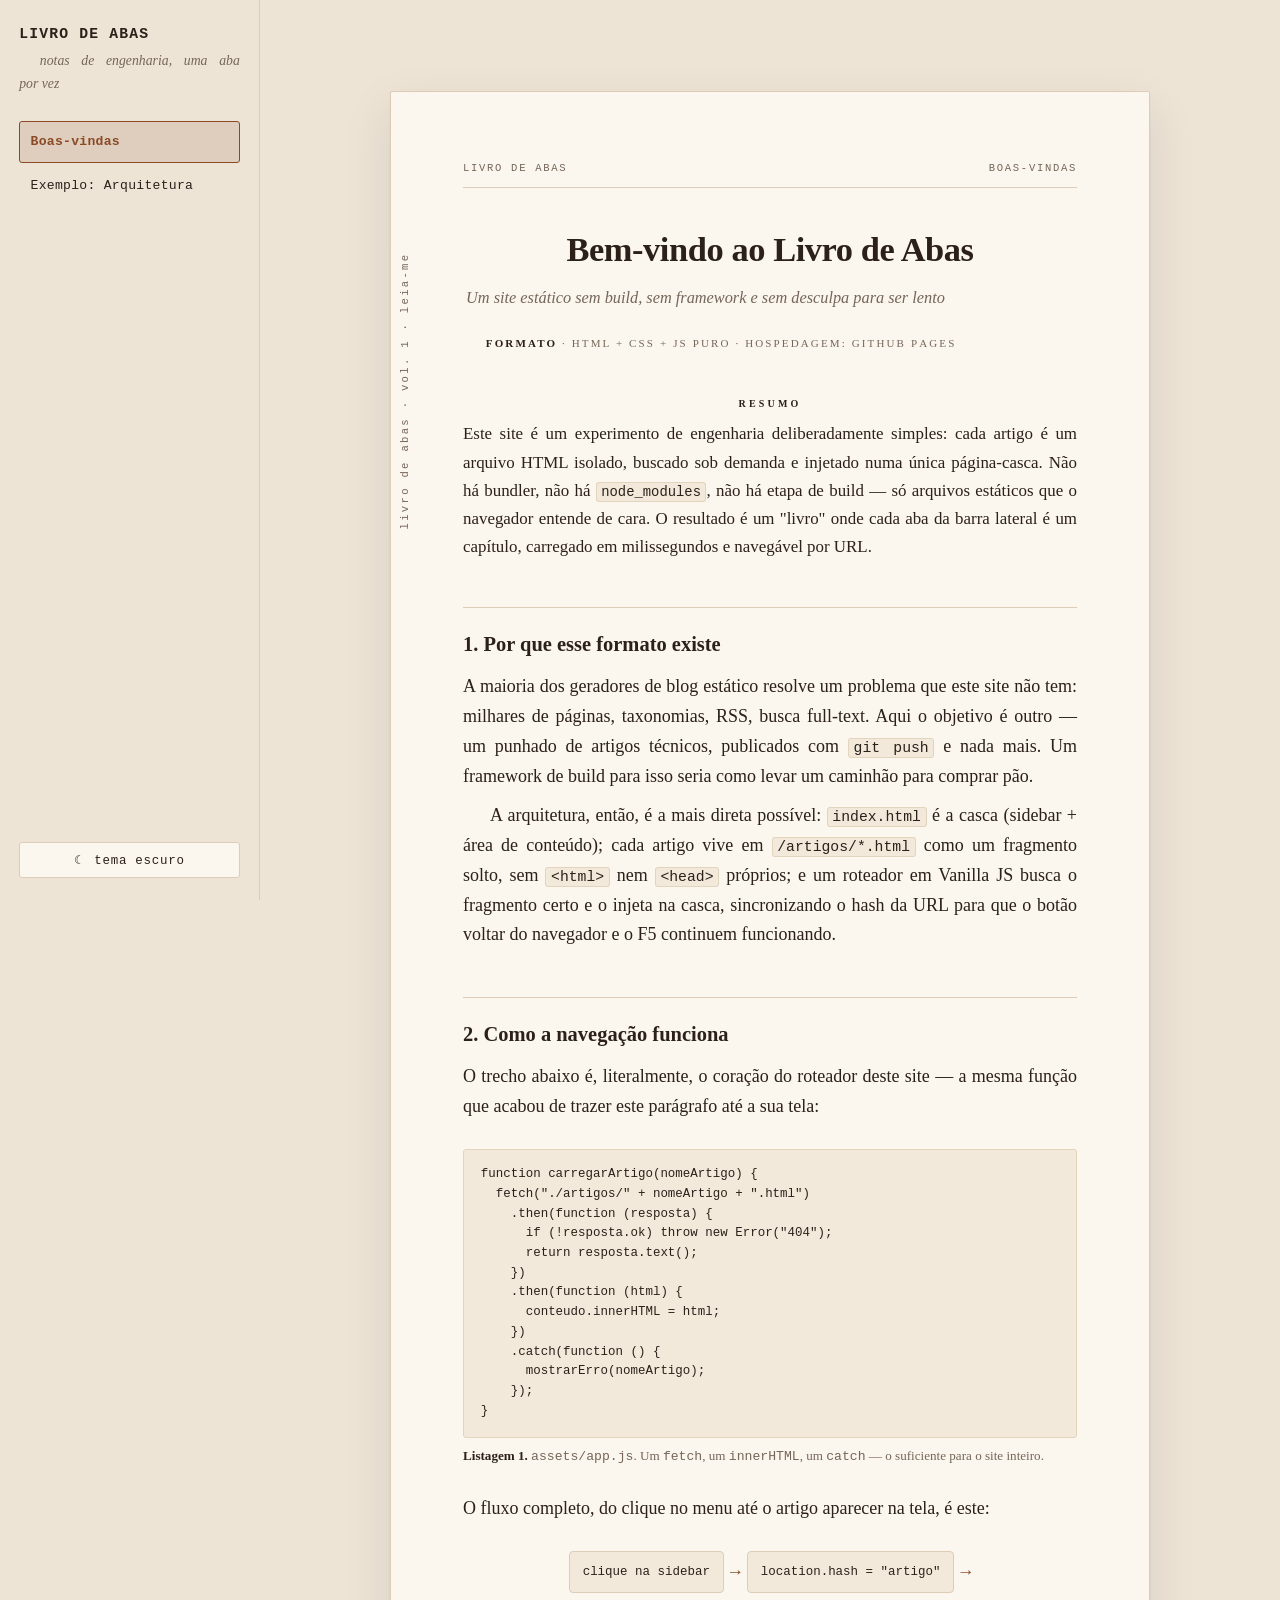
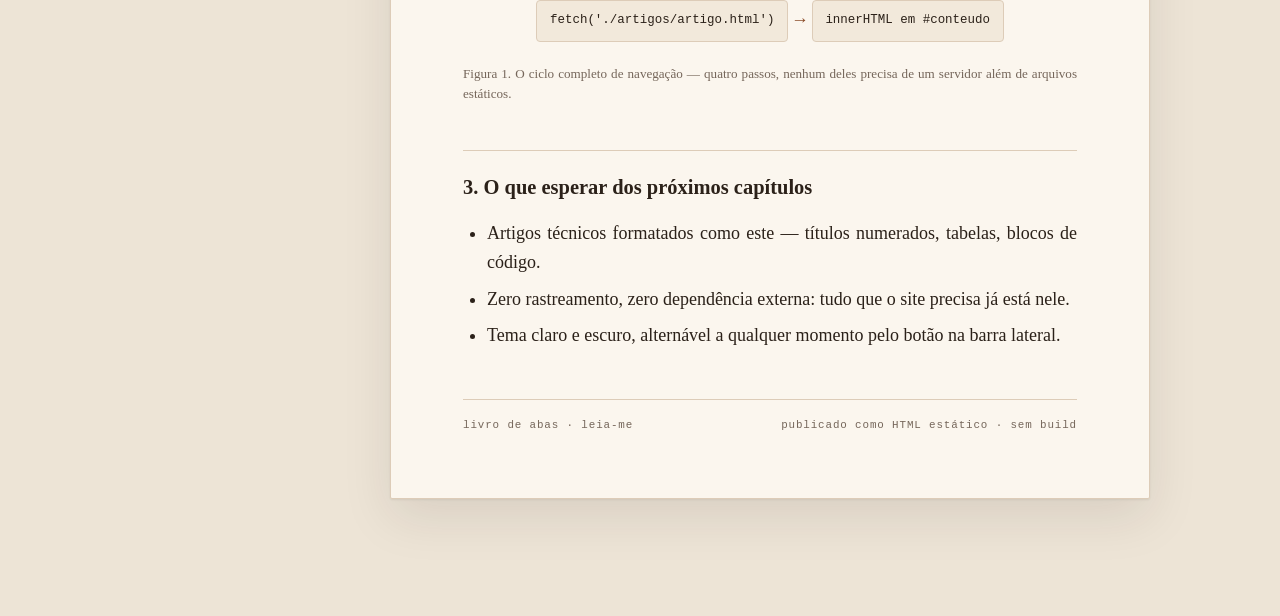
==== index.html @ d8a156b1 "Add livro de abas static site: dual-theme fetch-based article router Zero-build HTML/CSS/JS shell th" ====
<!DOCTYPE html>
<html lang="pt-BR">
<head>
<meta charset="UTF-8">
<meta name="viewport" content="width=device-width, initial-scale=1.0">
<title>Livro de Abas — Engenharia de Software</title>
<meta name="description" content="Site estático em formato 'livro de abas': artigos técnicos carregados sob demanda, zero build, GitHub Pages.">

<script>
  // Anti-flash: aplica o tema antes do primeiro paint, sem esperar app.js.
  (function () {
    var salvo = localStorage.getItem("tema");
    var tema = salvo || (matchMedia("(prefers-color-scheme: dark)").matches ? "dark" : "light");
    document.documentElement.setAttribute("data-theme", tema);
  })();
</script>
<link rel="stylesheet" href="./assets/style.css">
</head>
<body>
  <div class="app-shell">
    <aside class="sidebar">
      <p class="sidebar__brand">LIVRO DE ABAS</p>
      <p class="sidebar__tagline">notas de engenharia, uma aba por vez</p>
      <nav>
        <a href="#boas-vindas" data-artigo="boas-vindas">Boas-vindas</a>
        <a href="#exemplo-arquitetura" data-artigo="exemplo-arquitetura">Exemplo: Arquitetura</a>
      </nav>
      <div class="sidebar__footer">
        <button id="toggle-tema" class="theme-toggle" type="button">☾ tema escuro</button>
      </div>
    </aside>
    <main id="conteudo">
      <!-- conteúdo do artigo é injetado aqui via fetch (assets/app.js) -->
    </main>
  </div>
  <script src="./assets/app.js"></script>
</body>
</html>
---- assets/style.css ----
/* =========================================================================
   Livro de Abas — design system centralizado (light + dark, paleta onsen)
   Todo o shell (index.html) e todo fragmento em /artigos devem obedecer
   este arquivo. Customização pontual só via style="" inline no artigo.
   ========================================================================= */

:root{
  --serif:"Charter","Bitstream Charter","Sitka Text",Cambria,Georgia,"Times New Roman",serif;
  --mono:ui-monospace,"SF Mono","Cascadia Code",Menlo,Consolas,"Liberation Mono",monospace;
}

/* ---- Tema claro: "Onsen Day" ---- */
:root[data-theme="light"]{
  --desk:#ede4d6;
  --paper:#fbf6ee;
  --ink:#2b2119;
  --muted:#75665a;
  --rule:#ddccb8;
  --accent:#8a4a26;
  --danger:#8c3b2e;
  --warn:#8a641f;
  --code-bg:#f2e9db;
  --code-rule:#e2d4bd;
  --shadow:0 1px 2px rgba(43,33,25,.08),0 18px 50px rgba(43,33,25,.10);
}

/* ---- Tema escuro: "Onsen Night" ---- */
:root[data-theme="dark"]{
  --desk:#14100c;
  --paper:#211a14;
  --ink:#ecdfd0;
  --muted:#a99884;
  --rule:#3d3226;
  --accent:#e0965f;
  --danger:#e0796a;
  --warn:#d9b25f;
  --code-bg:#2a2117;
  --code-rule:#3d3226;
  --shadow:0 1px 2px rgba(0,0,0,.35),0 18px 50px rgba(0,0,0,.45);
}

/* ===== Reset ===== */
*{box-sizing:border-box}
html{-webkit-text-size-adjust:100%}
body{
  margin:0; background:var(--desk); color:var(--ink);
  font-family:var(--serif); font-size:clamp(16px,1.05vw + 12px,18px);
  line-height:1.66;
  transition:background .18s ease, color .18s ease;
}
img,svg{max-width:100%}

/* ===== Shell: sidebar + main ===== */
.app-shell{display:flex; min-height:100vh; align-items:stretch}

.sidebar{
  flex:0 0 260px; position:sticky; top:0; height:100vh; overflow-y:auto;
  display:flex; flex-direction:column;
  background:var(--desk); border-right:1px solid var(--rule);
  padding:1.4rem 1.2rem;
}
.sidebar__brand{
  font-family:var(--mono); font-weight:700; font-size:.92rem;
  letter-spacing:.08em; color:var(--ink); margin:0 0 .2rem;
}
.sidebar__tagline{
  font-family:var(--serif); font-style:italic; color:var(--muted);
  font-size:.86rem; margin:0 0 1.6rem;
}
.sidebar nav{display:flex; flex-direction:column; gap:.15rem}
.sidebar nav a{
  display:block; color:var(--ink); text-decoration:none;
  font-family:var(--mono); font-size:.82rem; letter-spacing:.02em;
  padding:.55rem .65rem; border-radius:3px; border:1px solid transparent;
}
.sidebar nav a:hover{
  border-color:var(--rule);
  background:color-mix(in srgb, var(--accent) 10%, transparent);
}
.sidebar nav a.active{
  color:var(--accent); border-color:var(--accent);
  background:color-mix(in srgb, var(--accent) 14%, transparent);
  font-weight:700;
}
.sidebar__footer{margin-top:auto; padding-top:1.2rem}
.theme-toggle{
  width:100%; display:flex; align-items:center; justify-content:center; gap:.5rem;
  font-family:var(--mono); font-size:.78rem; letter-spacing:.06em;
  color:var(--ink); background:var(--paper); border:1px solid var(--rule);
  border-radius:3px; padding:.55rem .6rem; cursor:pointer;
}
.theme-toggle:hover{border-color:var(--accent); color:var(--accent)}

main#conteudo{
  flex:1; min-width:0; padding:clamp(.75rem,4vw,3.25rem) clamp(.5rem,3vw,2rem);
}

@media (max-width:768px){
  .app-shell{flex-direction:column}
  .sidebar{
    position:static; height:auto; width:100%; flex-direction:row;
    align-items:center; flex-wrap:wrap; border-right:none;
    border-bottom:1px solid var(--rule); padding:.9rem 1rem;
  }
  .sidebar__brand{margin:0 1rem 0 0}
  .sidebar__tagline{display:none}
  .sidebar nav{flex-direction:row; flex-wrap:wrap; flex:1}
  .sidebar__footer{margin-top:0; margin-left:auto; padding-top:0}
  .theme-toggle{width:auto}
}

/* ===== Sheet / artigo (anatomia "engineering preprint") ===== */
.sheet{
  position:relative;
  max-width:47.5rem; margin:clamp(.75rem,4vw,2.5rem) auto;
  background:var(--paper);
  border:1px solid var(--rule); border-radius:2px;
  box-shadow:var(--shadow);
  padding:clamp(1.4rem,5.5vw,4.25rem) clamp(1.2rem,6vw,4.5rem) clamp(2.2rem,6vw,4rem);
}

.stamp{
  position:absolute; top:9.5rem; left:-1px;
  transform:rotate(180deg); writing-mode:vertical-rl;
  font-family:var(--mono); font-size:.66rem; letter-spacing:.22em;
  color:var(--muted); border-right:1px solid var(--rule);
  padding:.55rem .35rem; user-select:none;
}
@media (max-width:860px){ .stamp{display:none} }

.running-head{
  display:flex; justify-content:space-between; gap:1rem;
  font-family:var(--mono); font-size:.66rem; letter-spacing:.16em;
  text-transform:uppercase; color:var(--muted);
  border-bottom:1px solid var(--rule); padding-bottom:.55rem; margin-bottom:2.6rem;
}

header.titleblock{text-align:center; margin-bottom:2.4rem}
h1{
  font-size:clamp(1.55rem,3.6vw,2.15rem); line-height:1.22;
  font-weight:700; letter-spacing:-.012em; margin:.2rem 0 .8rem;
}
.subtitle{font-style:italic; color:var(--muted); font-size:1.02rem; margin:0 auto 1.15rem; max-width:38rem}
.author{font-size:1.05rem; font-weight:600; margin:.2rem 0 .15rem}
.author .affil{font-weight:400; font-size:.86rem; color:var(--muted)}
.author .affil a{color:var(--accent)}
.meta{
  font-variant-caps:all-small-caps; letter-spacing:.14em;
  color:var(--muted); font-size:.95rem;
}
.meta b{color:var(--ink); font-weight:600}

section.abstract{max-width:39.5rem; margin:0 auto 1.9rem}
section.abstract h2, nav.toc h2{
  border:none; margin:0 0 .55rem; padding:0;
  font-size:.9rem; font-weight:700; text-align:center;
  font-variant-caps:all-small-caps; letter-spacing:.22em; color:var(--ink);
}
section.abstract p{font-size:.94em; text-align:justify; hyphens:auto; margin:.45em 0}
.keywords{font-size:.86em; margin-top:.9rem; color:var(--muted); text-align:justify}
.keywords b{font-style:italic; font-weight:600; color:var(--ink)}

nav.toc{
  border-top:1px solid var(--rule); border-bottom:1px solid var(--rule);
  padding:1.15rem .35rem 1.05rem; margin:0 0 1.2rem;
}
nav.toc h2{text-align:left; letter-spacing:.2em}
nav.toc ol{columns:2; column-gap:2.4rem; margin:.5rem 0 0; padding-left:1.35rem; font-size:.88rem}
nav.toc li{margin:.18rem 0; break-inside:avoid}
nav.toc a{color:var(--ink); text-decoration:none}
nav.toc a:hover{color:var(--accent)}
@media (max-width:620px){ nav.toc ol{columns:1} }

h2{
  font-size:1.28rem; line-height:1.3; font-weight:700;
  margin:2.9rem 0 .9rem; padding-top:1.45rem; border-top:1px solid var(--rule);
}
h3{font-size:1.02rem; font-weight:700; margin:1.7rem 0 .45rem}
p{margin:.5em 0; text-align:justify; hyphens:auto; text-wrap:pretty}
p + p{text-indent:1.5em; margin-top:.35em}
a{color:var(--accent); text-decoration:underline; text-decoration-thickness:.06em; text-underline-offset:.14em}
code{
  font-family:var(--mono); font-size:.82em;
  background:var(--code-bg); border:1px solid var(--code-rule);
  padding:.07em .32em; border-radius:3px; white-space:nowrap;
}
ol.plain{padding-left:1.5rem}
ol.plain li{margin:.5rem 0; text-align:justify; hyphens:auto}
ol.plain li b{font-weight:700}
ul.plain{padding-left:1.5rem}
ul.plain li{margin:.4rem 0; text-align:justify; hyphens:auto}

.equation{text-align:center; margin:1.05rem 0; font-size:1.02em; font-family:var(--serif)}
.equation .eqno{float:right; color:var(--muted); font-size:.85em}

figure{margin:1.7rem 0}
figure.listing pre{
  margin:0; background:var(--code-bg);
  border:1px solid var(--code-rule); border-radius:3px;
  padding:.95rem 1.05rem; overflow-x:auto;
  font-size:.78rem; line-height:1.58; tab-size:4;
}
figure.listing code, figure.listing pre code{
  background:transparent; border:none; padding:0; white-space:pre; font-size:1em;
}
figcaption{
  font-size:.82rem; color:var(--muted); margin-top:.55rem;
  text-align:justify; hyphens:auto; line-height:1.5;
}
figcaption b{color:var(--ink)}
figure.fig{text-align:center}
figure.fig svg{max-width:100%; height:auto}
figure.fig figcaption{text-align:justify}

table{width:100%; border-collapse:collapse; font-size:.85rem; margin:1.4rem 0 .4rem}
caption{caption-side:top; text-align:justify; font-size:.82rem; color:var(--muted); padding-bottom:.5rem}
caption b{color:var(--ink)}
thead th{
  text-align:left; font-variant-caps:all-small-caps; letter-spacing:.06em;
  font-weight:700; border-top:2px solid var(--ink); border-bottom:1px solid var(--ink);
  padding:.45rem .55rem;
}
tbody td{padding:.5rem .55rem; vertical-align:top; border-bottom:1px solid var(--rule); text-align:left; hyphens:auto}
tbody tr:last-child td{border-bottom:2px solid var(--ink)}
td.mono, th.mono{font-family:var(--mono); font-size:.9em; white-space:nowrap}

footer.colophon{
  margin-top:3rem; padding-top:1rem; border-top:1px solid var(--rule);
  font-family:var(--mono); font-size:.68rem; letter-spacing:.08em; color:var(--muted);
  display:flex; justify-content:space-between; flex-wrap:wrap; gap:.5rem;
}

/* ===== Diagrama de fluxo em CSS puro (usado em boas-vindas.html) ===== */
.fluxo{
  display:flex; flex-wrap:wrap; align-items:center; justify-content:center;
  gap:.4rem; margin:1.4rem 0; font-family:var(--mono); font-size:.78rem;
}
.fluxo__caixa{
  border:1px solid var(--rule); background:var(--code-bg);
  border-radius:4px; padding:.6rem .8rem; text-align:center; color:var(--ink);
}
.fluxo__seta{color:var(--accent); font-size:1.1rem}

/* ===== Estado de erro (404 de artigo) ===== */
.erro-carga{
  max-width:32rem; margin:3rem auto; text-align:center;
  border:1px dashed var(--rule); border-radius:4px; padding:2.4rem 1.6rem;
  color:var(--muted); font-family:var(--serif);
}
.erro-carga h2{border:none; padding:0; margin:0 0 .6rem; color:var(--danger); font-size:1.15rem}
.erro-carga code{white-space:normal}

@media print{
  body{background:#fff}
  .sidebar{display:none}
  .sheet{box-shadow:none; border:none; margin:0; max-width:100%; padding:1.5cm}
  .stamp{display:none}
}
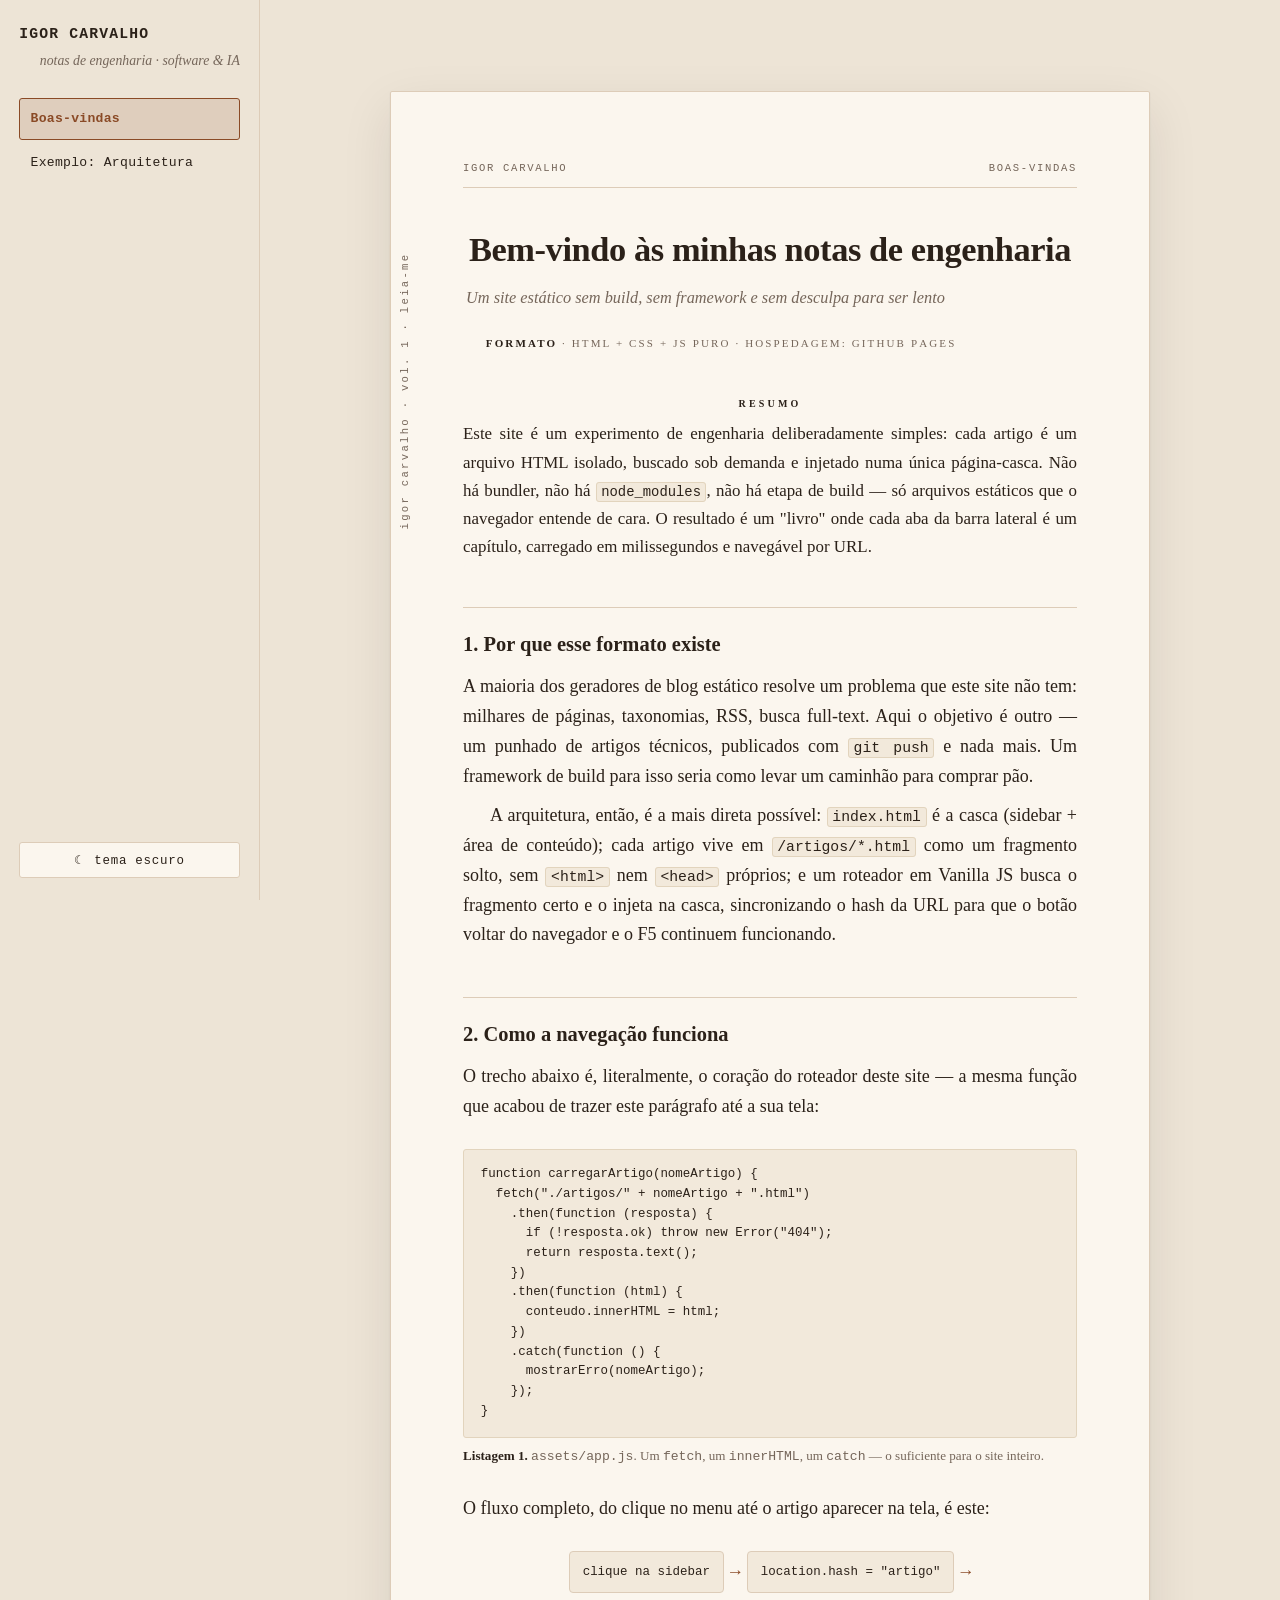
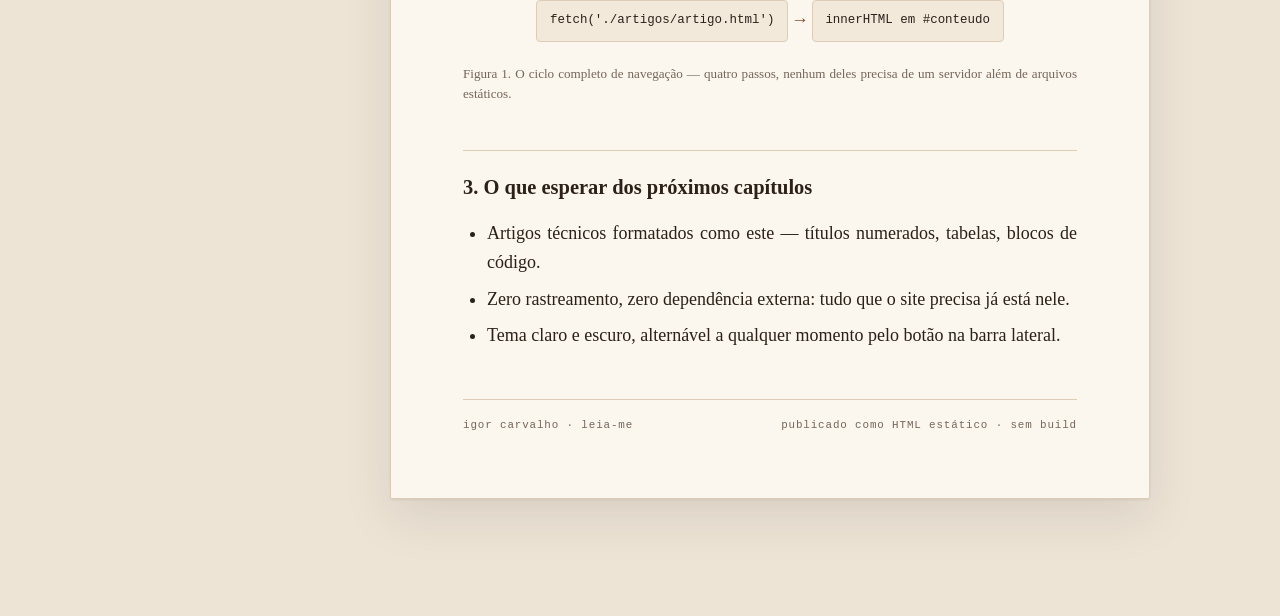
==== commit 58c15fbc: "Rebrand site to personal author identity (Igor Carvalho) Repo moved to dev-igorcarvalho.github.io fo" ====
--- a/index.html
+++ b/index.html
@@ -3,8 +3,8 @@
 <head>
 <meta charset="UTF-8">
 <meta name="viewport" content="width=device-width, initial-scale=1.0">
-<title>Livro de Abas — Engenharia de Software</title>
-<meta name="description" content="Site estático em formato 'livro de abas': artigos técnicos carregados sob demanda, zero build, GitHub Pages.">
+<title>Igor Carvalho — Notas de Engenharia</title>
+<meta name="description" content="Notas de engenharia sobre software e IA — artigos técnicos carregados sob demanda, zero build, GitHub Pages.">
 
 <script>
   // Anti-flash: aplica o tema antes do primeiro paint, sem esperar app.js.
@@ -19,8 +19,8 @@
 <body>
   <div class="app-shell">
     <aside class="sidebar">
-      <p class="sidebar__brand">LIVRO DE ABAS</p>
-      <p class="sidebar__tagline">notas de engenharia, uma aba por vez</p>
+      <p class="sidebar__brand">IGOR CARVALHO</p>
+      <p class="sidebar__tagline">notas de engenharia · software &amp; IA</p>
       <nav>
         <a href="#boas-vindas" data-artigo="boas-vindas">Boas-vindas</a>
         <a href="#exemplo-arquitetura" data-artigo="exemplo-arquitetura">Exemplo: Arquitetura</a>
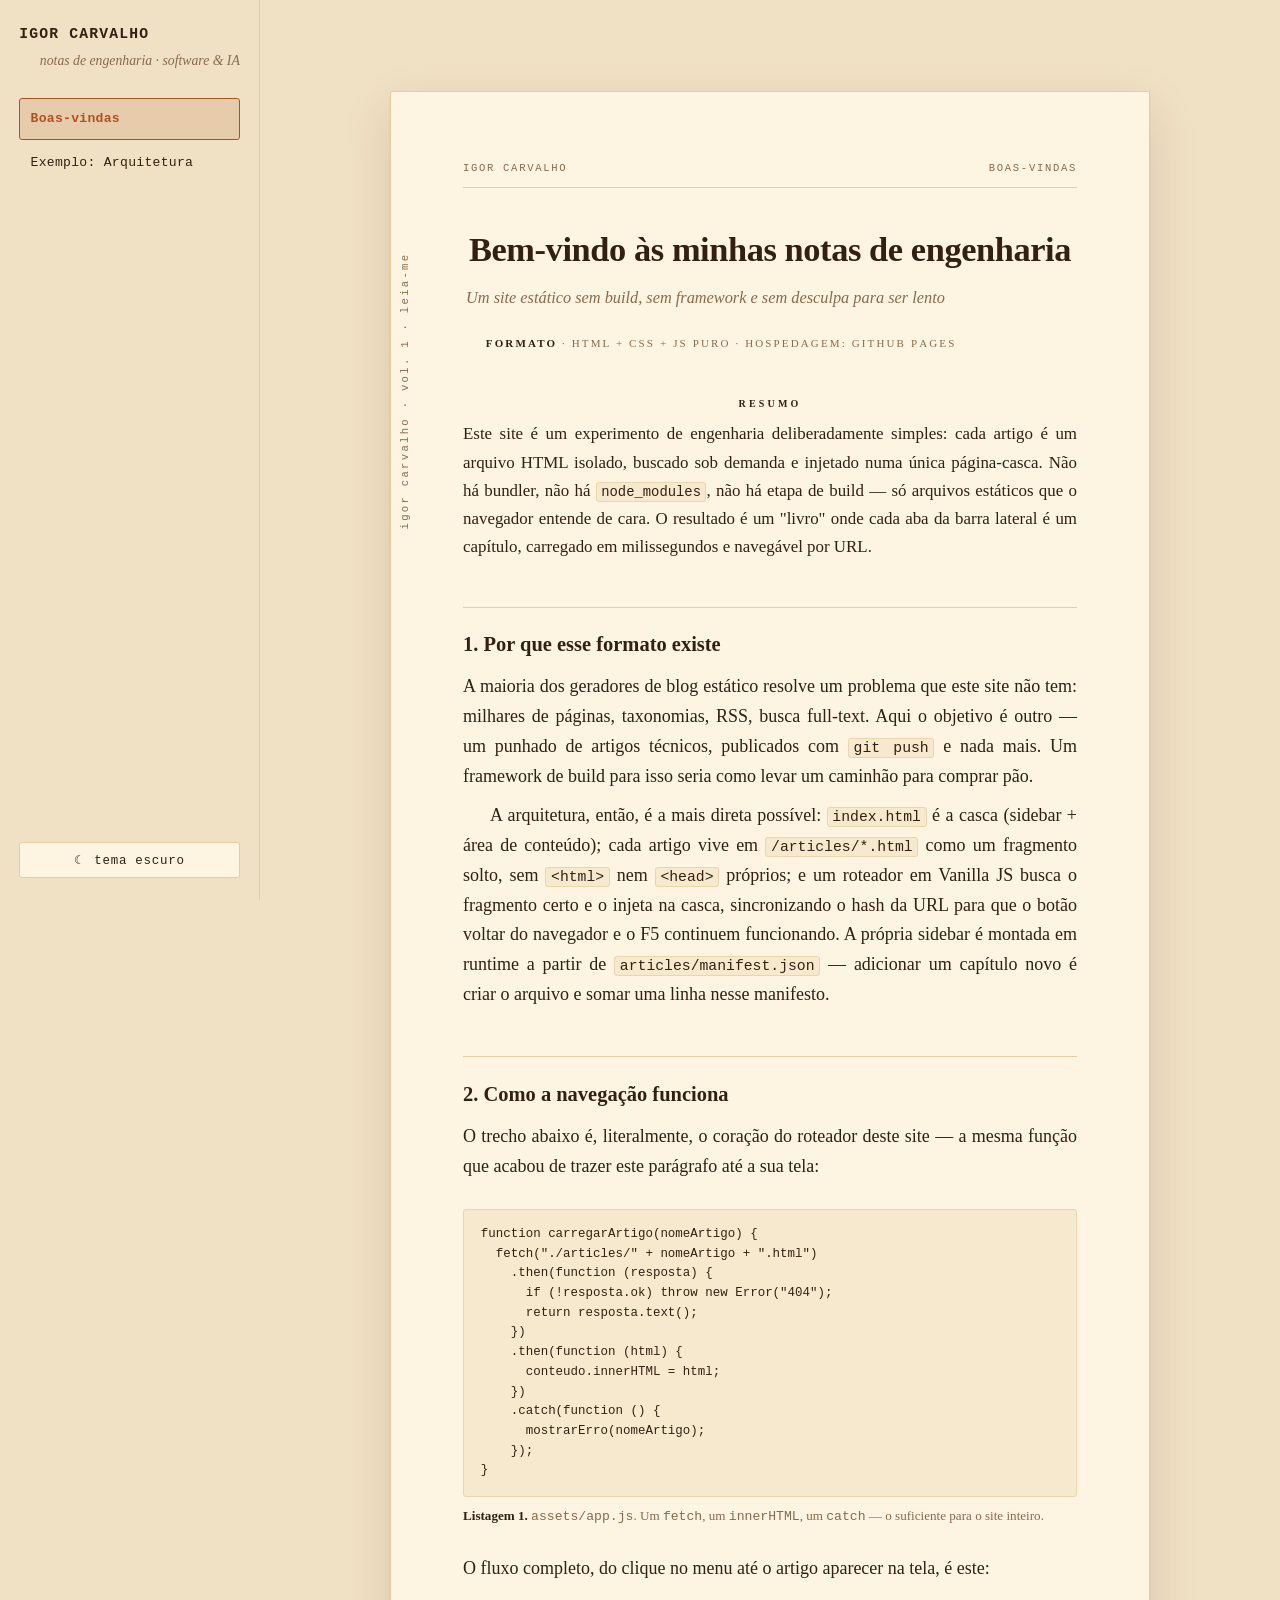
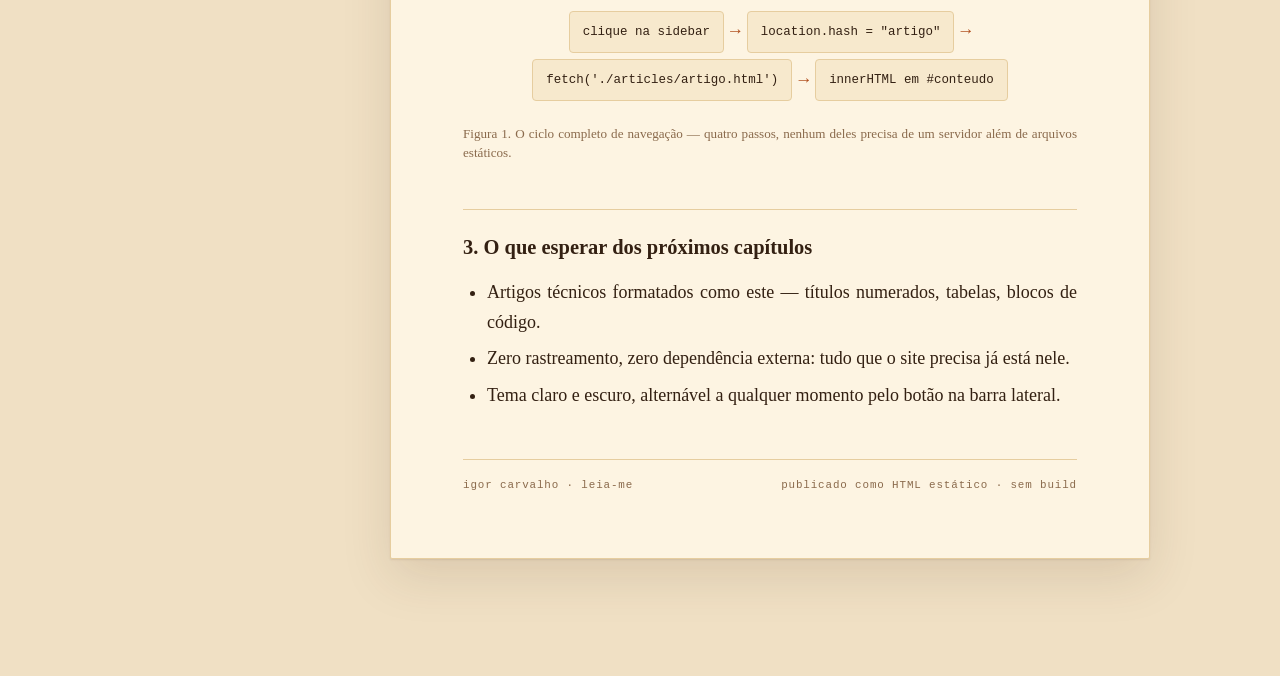
==== commit d74351bb: "Rename artigos/ to articles/ and generate the sidebar from a manifest Path and data-attribute refere" ====
--- a/index.html
+++ b/index.html
@@ -22,8 +22,7 @@
       <p class="sidebar__brand">IGOR CARVALHO</p>
       <p class="sidebar__tagline">notas de engenharia · software &amp; IA</p>
       <nav>
-        <a href="#boas-vindas" data-artigo="boas-vindas">Boas-vindas</a>
-        <a href="#exemplo-arquitetura" data-artigo="exemplo-arquitetura">Exemplo: Arquitetura</a>
+        <!-- itens montados em runtime por assets/app.js a partir de articles/manifest.json -->
       </nav>
       <div class="sidebar__footer">
         <button id="toggle-tema" class="theme-toggle" type="button">☾ tema escuro</button>
--- a/assets/style.css
+++ b/assets/style.css
@@ -1,6 +1,6 @@
 /* =========================================================================
    Livro de Abas — design system centralizado (light + dark, paleta onsen)
-   Todo o shell (index.html) e todo fragmento em /artigos devem obedecer
+   Todo o shell (index.html) e todo fragmento em /articles devem obedecer
    este arquivo. Customização pontual só via style="" inline no artigo.
    ========================================================================= */
 
@@ -11,17 +11,17 @@
 
 /* ---- Tema claro: "Onsen Day" ---- */
 :root[data-theme="light"]{
-  --desk:#ede4d6;
-  --paper:#fbf6ee;
-  --ink:#2b2119;
-  --muted:#75665a;
-  --rule:#ddccb8;
-  --accent:#8a4a26;
-  --danger:#8c3b2e;
-  --warn:#8a641f;
-  --code-bg:#f2e9db;
-  --code-rule:#e2d4bd;
-  --shadow:0 1px 2px rgba(43,33,25,.08),0 18px 50px rgba(43,33,25,.10);
+  --desk:#f0e0c4;
+  --paper:#fdf4e2;
+  --ink:#332012;
+  --muted:#8a6a4c;
+  --rule:#e6cd9f;
+  --accent:#b1501f;
+  --danger:#a3341f;
+  --warn:#a06a12;
+  --code-bg:#f7e9cd;
+  --code-rule:#ecd6a9;
+  --shadow:0 1px 2px rgba(74,44,20,.10),0 18px 50px rgba(74,44,20,.13);
 }
 
 /* ---- Tema escuro: "Onsen Night" ---- */
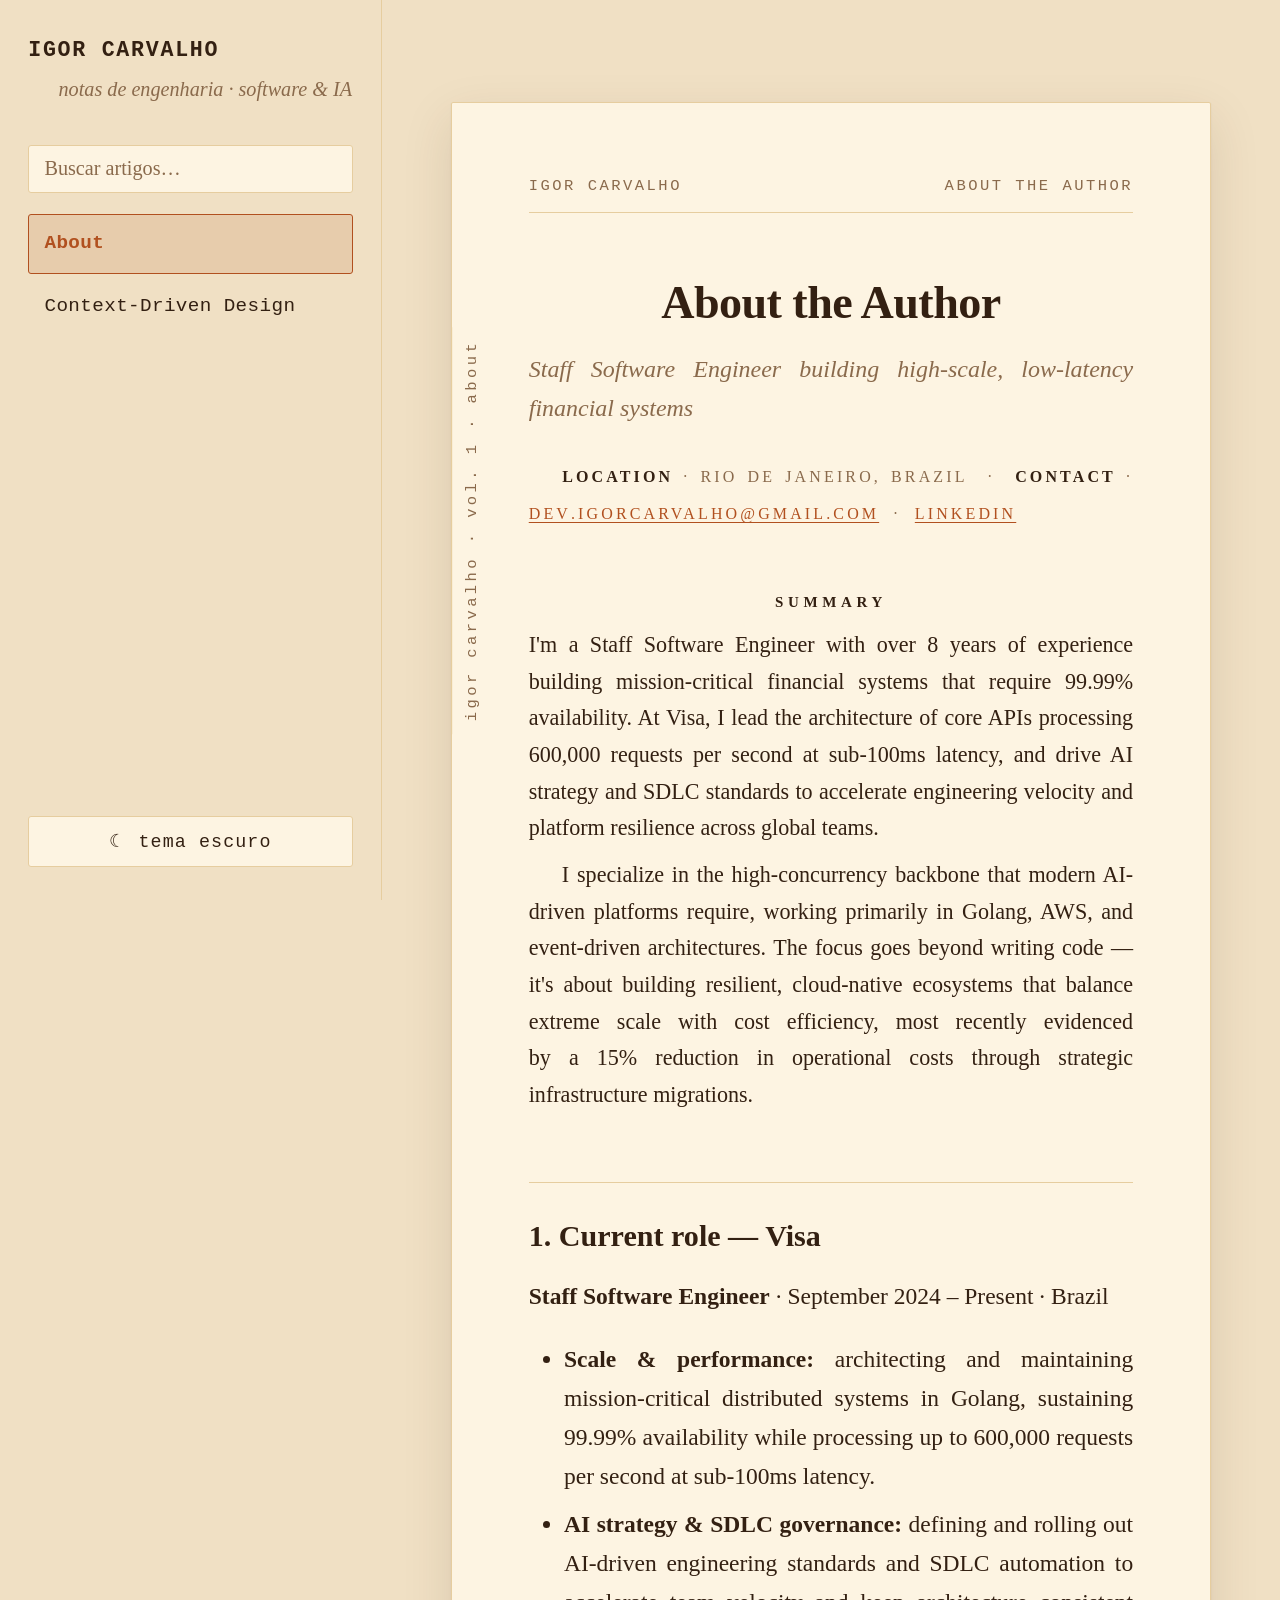
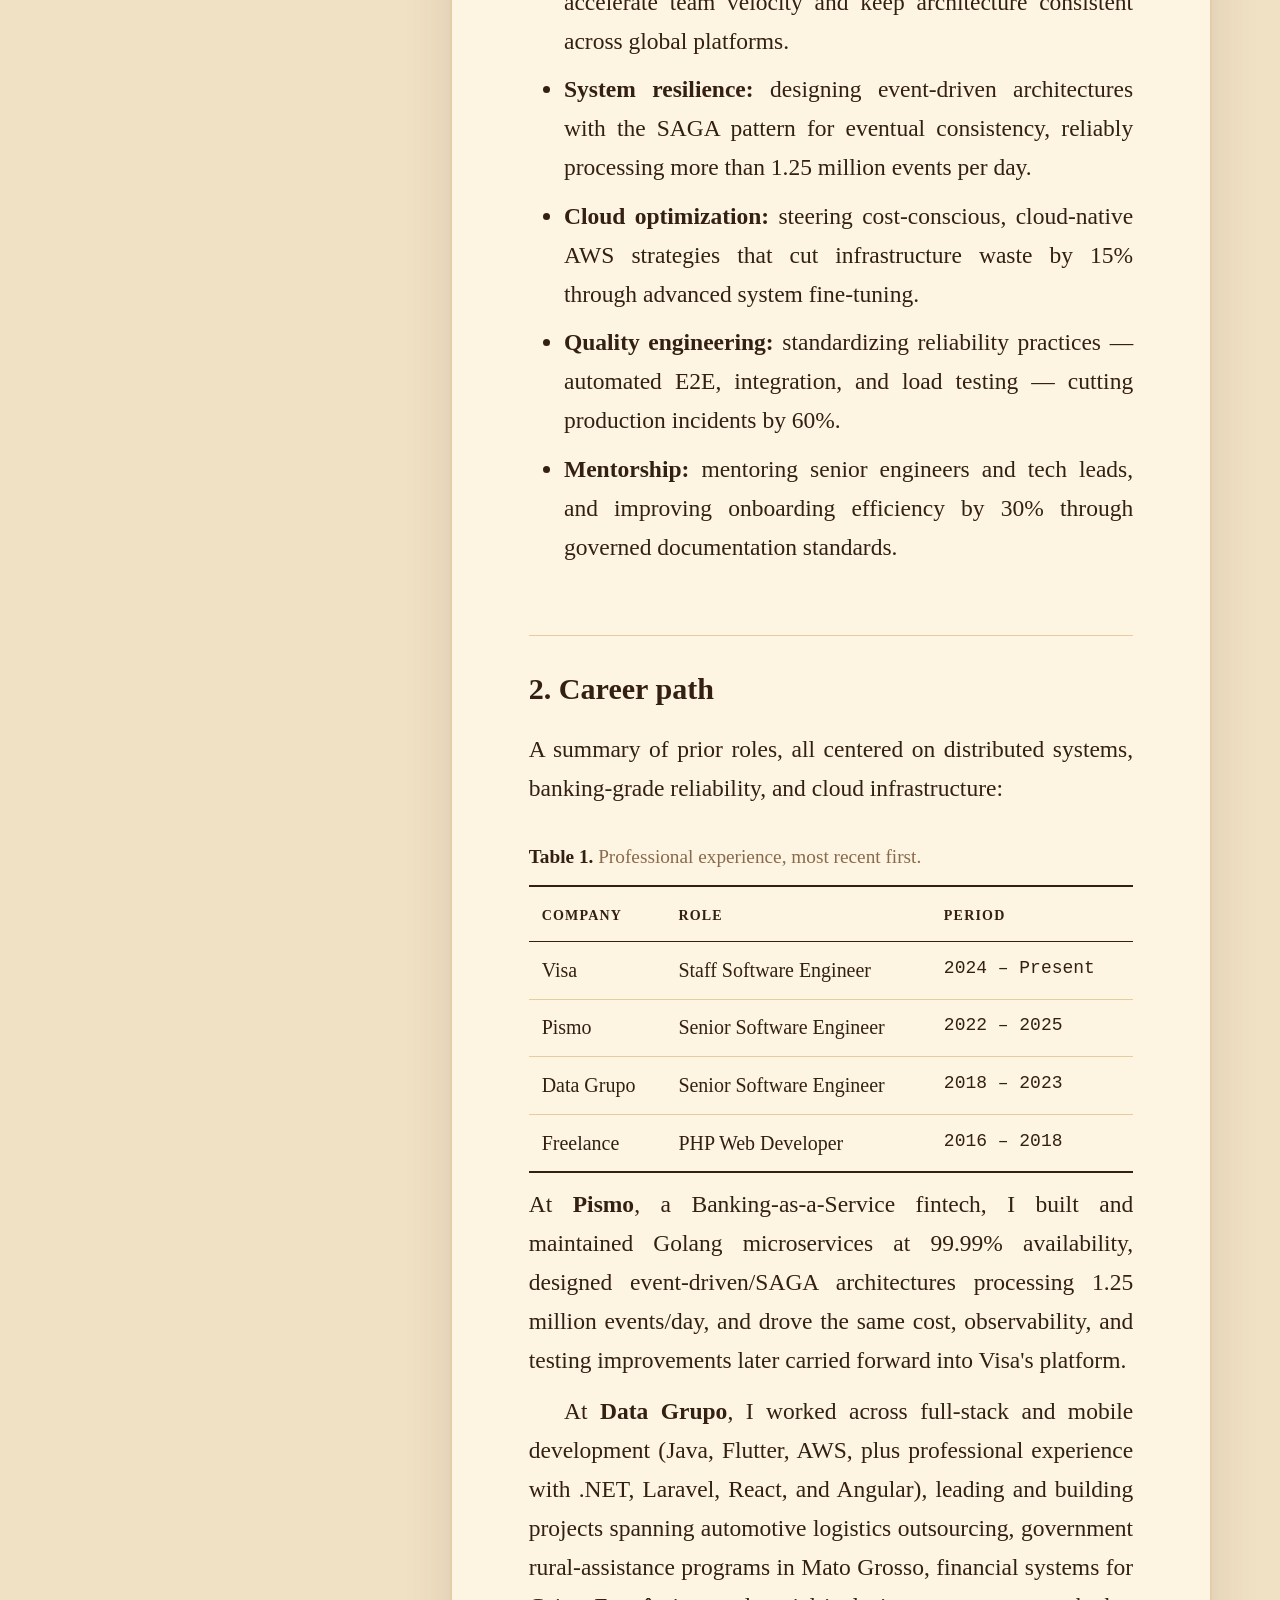
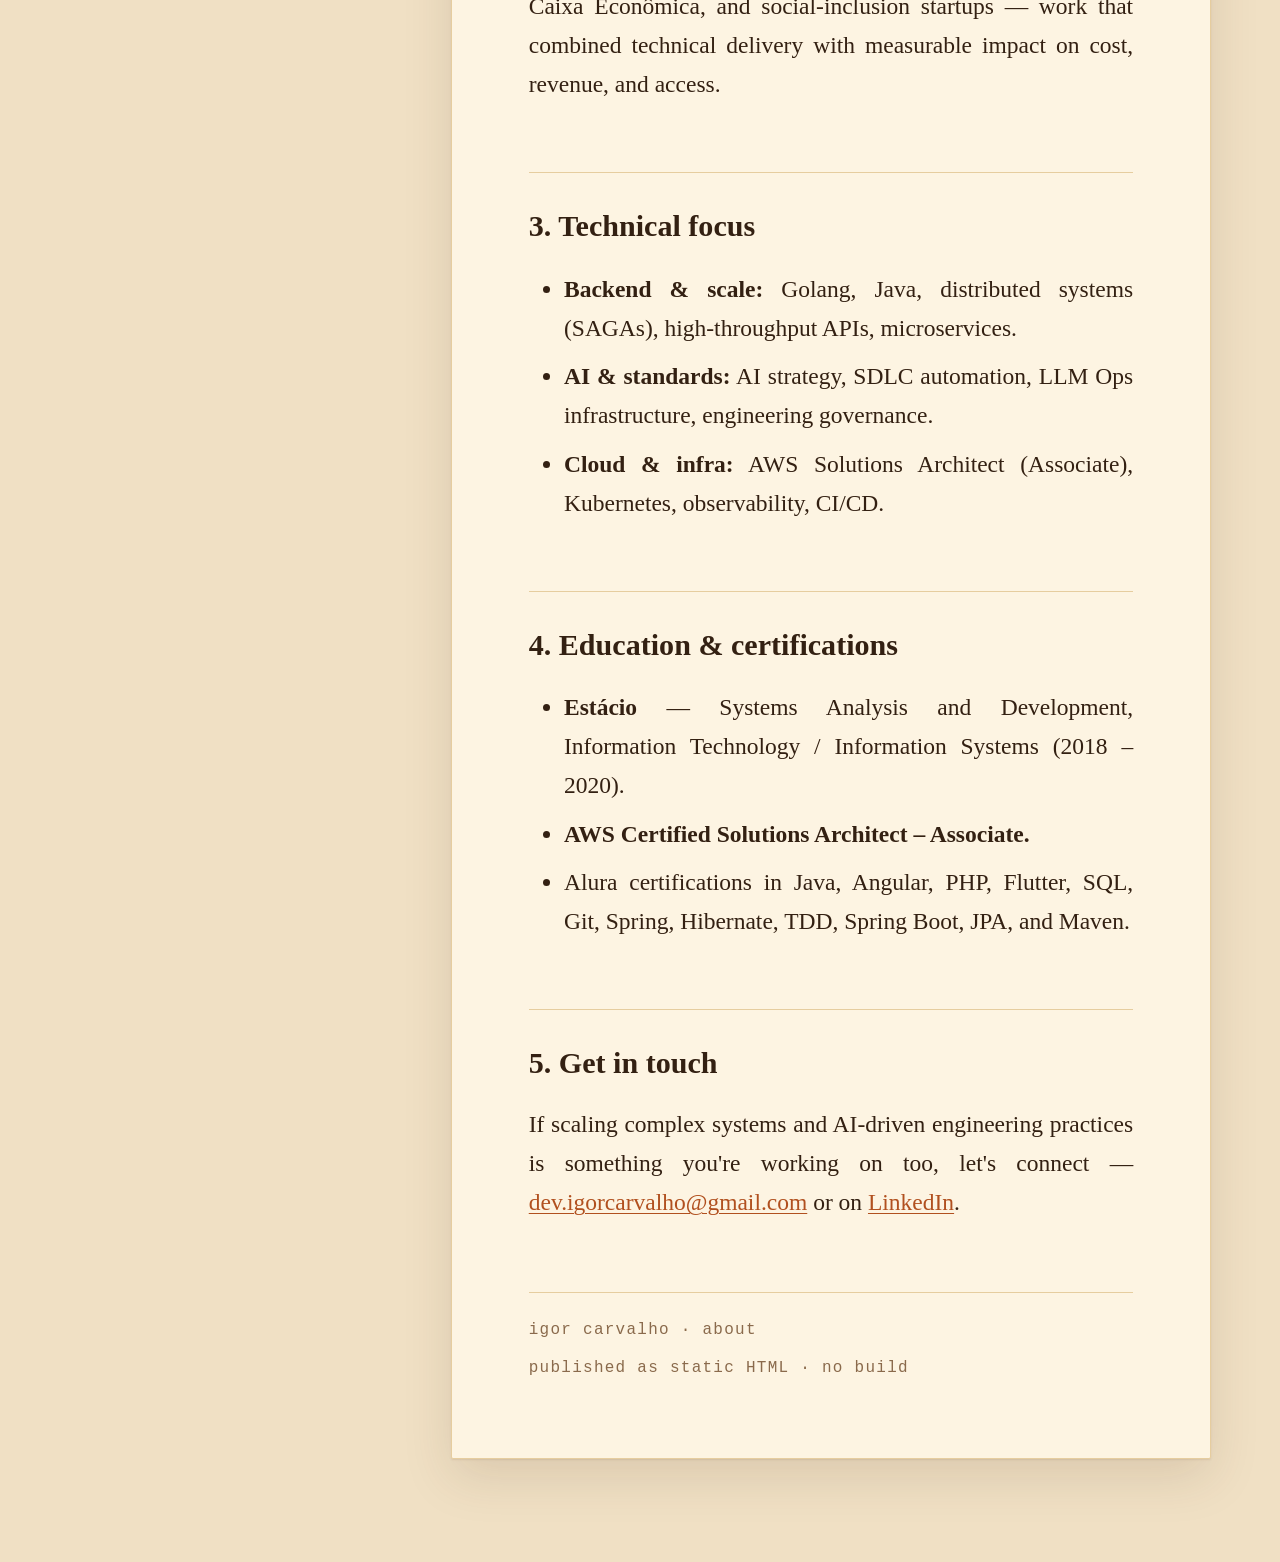
==== commit 4a343d51: "Add About page, remove sample article, add search + warm theme Replace boas-vindas content with an E" ====
--- a/index.html
+++ b/index.html
@@ -21,9 +21,13 @@
     <aside class="sidebar">
       <p class="sidebar__brand">IGOR CARVALHO</p>
       <p class="sidebar__tagline">notas de engenharia · software &amp; IA</p>
+      <div class="busca">
+        <input type="search" id="busca-artigos" class="busca__campo" placeholder="Buscar artigos…" aria-label="Buscar artigos pelo título">
+      </div>
       <nav>
         <!-- itens montados em runtime por assets/app.js a partir de articles/manifest.json -->
       </nav>
+      <p class="busca__vazio" hidden>Nenhum artigo encontrado.</p>
       <div class="sidebar__footer">
         <button id="toggle-tema" class="theme-toggle" type="button">☾ tema escuro</button>
       </div>
--- a/assets/style.css
+++ b/assets/style.css
@@ -42,10 +42,17 @@
 /* ===== Reset ===== */
 *{box-sizing:border-box}
 html{-webkit-text-size-adjust:100%}
+
+/* Escala tipográfica em 3 tamanhos de tela (mobile-first), +30% sobre a
+   escala anterior (16/17/18px). Como o resto da folha usa rem, todo o
+   site (texto, sidebar, espaçamentos) escala junto a partir daqui. */
+html{ font-size:21px; }
+@media (min-width:641px){ html{ font-size:22.5px; } }  /* tablet */
+@media (min-width:1025px){ html{ font-size:23.5px; } } /* desktop */
+
 body{
   margin:0; background:var(--desk); color:var(--ink);
-  font-family:var(--serif); font-size:clamp(16px,1.05vw + 12px,18px);
-  line-height:1.66;
+  font-family:var(--serif); line-height:1.66;
   transition:background .18s ease, color .18s ease;
 }
 img,svg{max-width:100%}
@@ -54,7 +61,7 @@
 .app-shell{display:flex; min-height:100vh; align-items:stretch}
 
 .sidebar{
-  flex:0 0 260px; position:sticky; top:0; height:100vh; overflow-y:auto;
+  flex:0 0 16.25rem; position:sticky; top:0; height:100vh; overflow-y:auto;
   display:flex; flex-direction:column;
   background:var(--desk); border-right:1px solid var(--rule);
   padding:1.4rem 1.2rem;
@@ -67,6 +74,19 @@
   font-family:var(--serif); font-style:italic; color:var(--muted);
   font-size:.86rem; margin:0 0 1.6rem;
 }
+.busca{margin:0 0 .9rem}
+.busca__campo{
+  width:100%; font-family:var(--serif); font-size:.86rem;
+  color:var(--ink); background:var(--paper); border:1px solid var(--rule);
+  border-radius:3px; padding:.5rem .65rem;
+}
+.busca__campo::placeholder{color:var(--muted)}
+.busca__campo:focus{outline:none; border-color:var(--accent)}
+.busca__vazio{
+  font-family:var(--mono); font-size:.78rem; color:var(--muted);
+  padding:.4rem .65rem; margin:.2rem 0 0;
+}
+
 .sidebar nav{display:flex; flex-direction:column; gap:.15rem}
 .sidebar nav a{
   display:block; color:var(--ink); text-decoration:none;
@@ -95,7 +115,7 @@
   flex:1; min-width:0; padding:clamp(.75rem,4vw,3.25rem) clamp(.5rem,3vw,2rem);
 }
 
-@media (max-width:768px){
+@media (max-width:640px){
   .app-shell{flex-direction:column}
   .sidebar{
     position:static; height:auto; width:100%; flex-direction:row;
@@ -104,15 +124,18 @@
   }
   .sidebar__brand{margin:0 1rem 0 0}
   .sidebar__tagline{display:none}
-  .sidebar nav{flex-direction:row; flex-wrap:wrap; flex:1}
-  .sidebar__footer{margin-top:0; margin-left:auto; padding-top:0}
+  .busca{width:auto; flex:0 1 11rem; margin:0 1rem 0 0; order:1}
+  .busca__campo{width:100%}
+  .sidebar nav{flex-direction:row; flex-wrap:wrap; flex:1; order:2}
+  .busca__vazio{width:100%; order:3; margin:.3rem 0 0}
+  .sidebar__footer{margin-top:0; margin-left:auto; padding-top:0; order:4}
   .theme-toggle{width:auto}
 }
 
 /* ===== Sheet / artigo (anatomia "engineering preprint") ===== */
 .sheet{
   position:relative;
-  max-width:47.5rem; margin:clamp(.75rem,4vw,2.5rem) auto;
+  max-width:760px; margin:clamp(.75rem,4vw,2.5rem) auto;
   background:var(--paper);
   border:1px solid var(--rule); border-radius:2px;
   box-shadow:var(--shadow);
@@ -140,7 +163,7 @@
   font-size:clamp(1.55rem,3.6vw,2.15rem); line-height:1.22;
   font-weight:700; letter-spacing:-.012em; margin:.2rem 0 .8rem;
 }
-.subtitle{font-style:italic; color:var(--muted); font-size:1.02rem; margin:0 auto 1.15rem; max-width:38rem}
+.subtitle{font-style:italic; color:var(--muted); font-size:1.02rem; margin:0 auto 1.15rem; max-width:608px}
 .author{font-size:1.05rem; font-weight:600; margin:.2rem 0 .15rem}
 .author .affil{font-weight:400; font-size:.86rem; color:var(--muted)}
 .author .affil a{color:var(--accent)}
@@ -150,7 +173,7 @@
 }
 .meta b{color:var(--ink); font-weight:600}
 
-section.abstract{max-width:39.5rem; margin:0 auto 1.9rem}
+section.abstract{max-width:632px; margin:0 auto 1.9rem}
 section.abstract h2, nav.toc h2{
   border:none; margin:0 0 .55rem; padding:0;
   font-size:.9rem; font-weight:700; text-align:center;
@@ -169,6 +192,7 @@
 nav.toc li{margin:.18rem 0; break-inside:avoid}
 nav.toc a{color:var(--ink); text-decoration:none}
 nav.toc a:hover{color:var(--accent)}
+nav.toc .refs{list-style:none; margin-left:-1.35rem; color:var(--muted)}
 @media (max-width:620px){ nav.toc ol{columns:1} }
 
 h2{
@@ -223,6 +247,13 @@
 tbody td{padding:.5rem .55rem; vertical-align:top; border-bottom:1px solid var(--rule); text-align:left; hyphens:auto}
 tbody tr:last-child td{border-bottom:2px solid var(--ink)}
 td.mono, th.mono{font-family:var(--mono); font-size:.9em; white-space:nowrap}
+.sev-h{color:var(--danger); font-weight:600}
+.sev-m{color:var(--warn); font-weight:600}
+.sev-l{color:var(--muted); font-weight:600}
+.gid{font-family:var(--mono); font-weight:700; color:var(--accent)}
+
+ol.references{padding-left:1.6rem; font-size:.86rem}
+ol.references li{margin:.4rem 0; text-align:justify; hyphens:auto}
 
 footer.colophon{
   margin-top:3rem; padding-top:1rem; border-top:1px solid var(--rule);
@@ -243,7 +274,7 @@
 
 /* ===== Estado de erro (404 de artigo) ===== */
 .erro-carga{
-  max-width:32rem; margin:3rem auto; text-align:center;
+  max-width:512px; margin:3rem auto; text-align:center;
   border:1px dashed var(--rule); border-radius:4px; padding:2.4rem 1.6rem;
   color:var(--muted); font-family:var(--serif);
 }
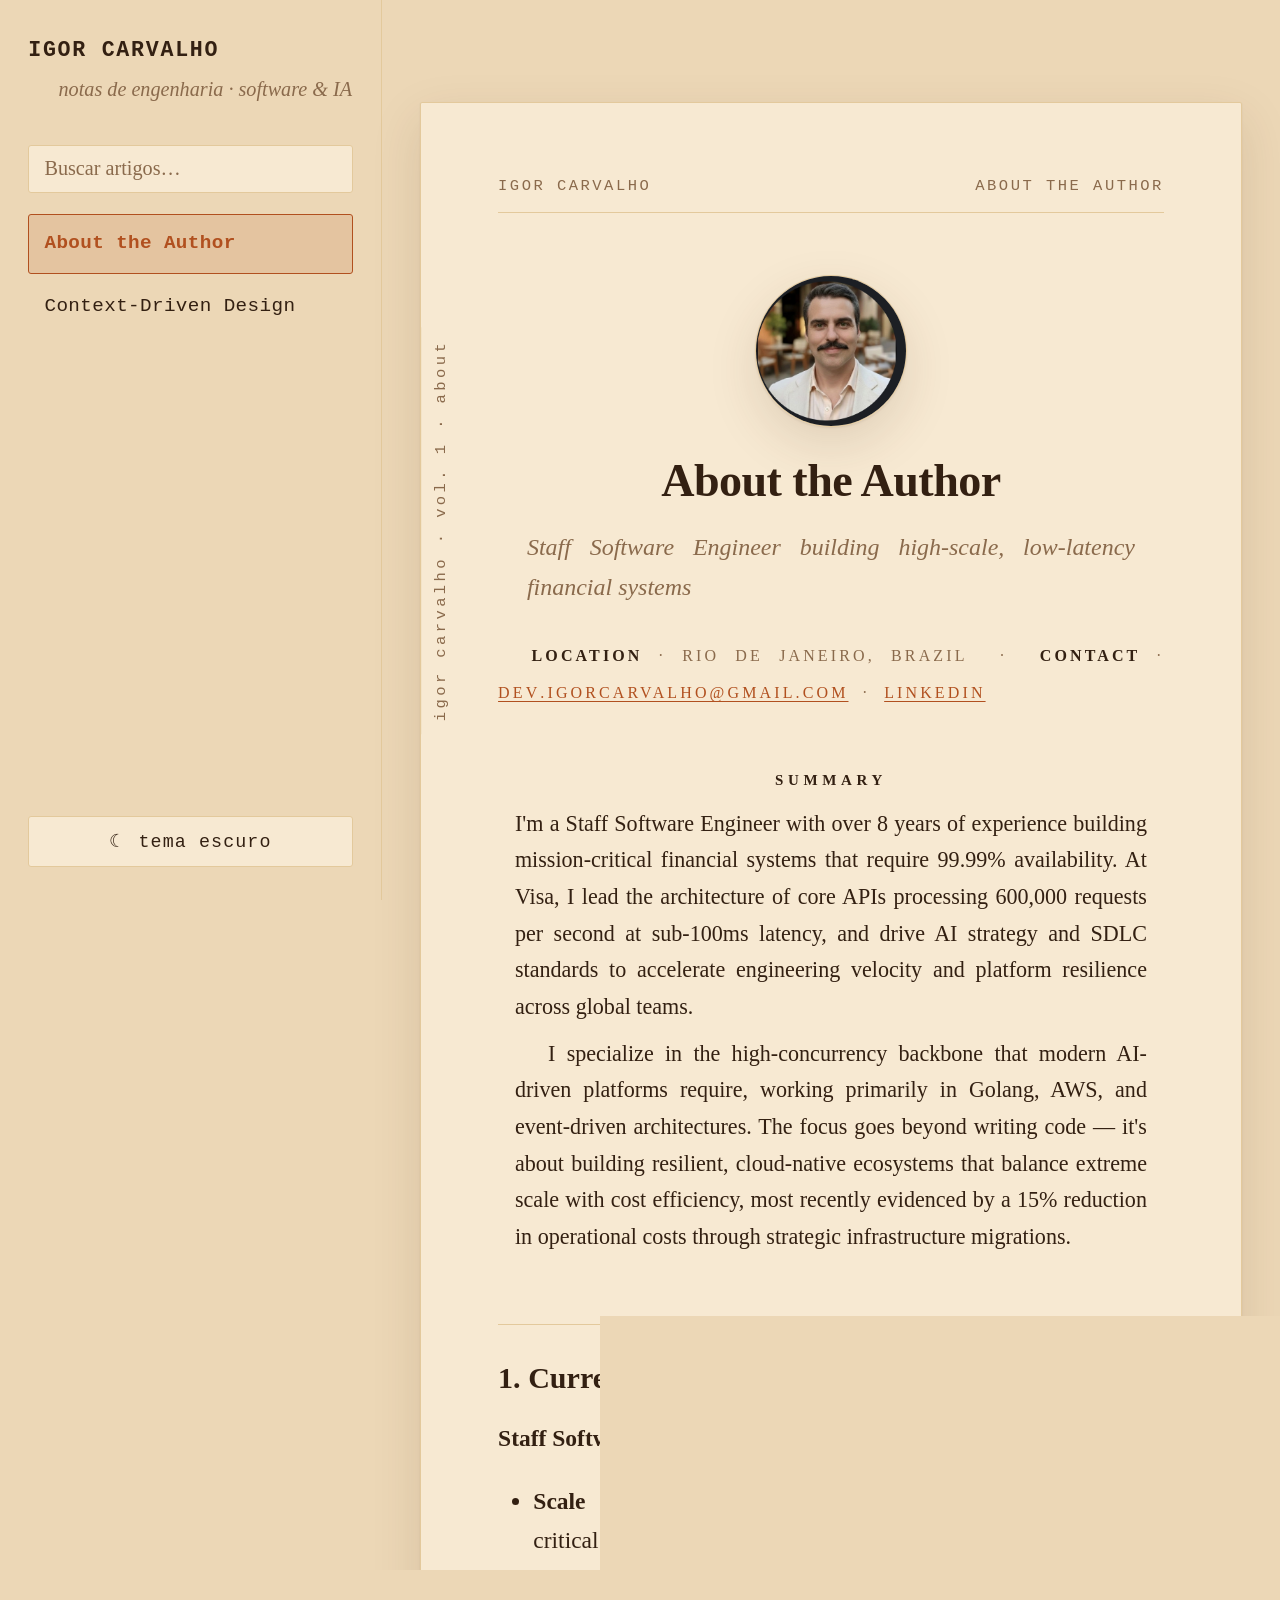
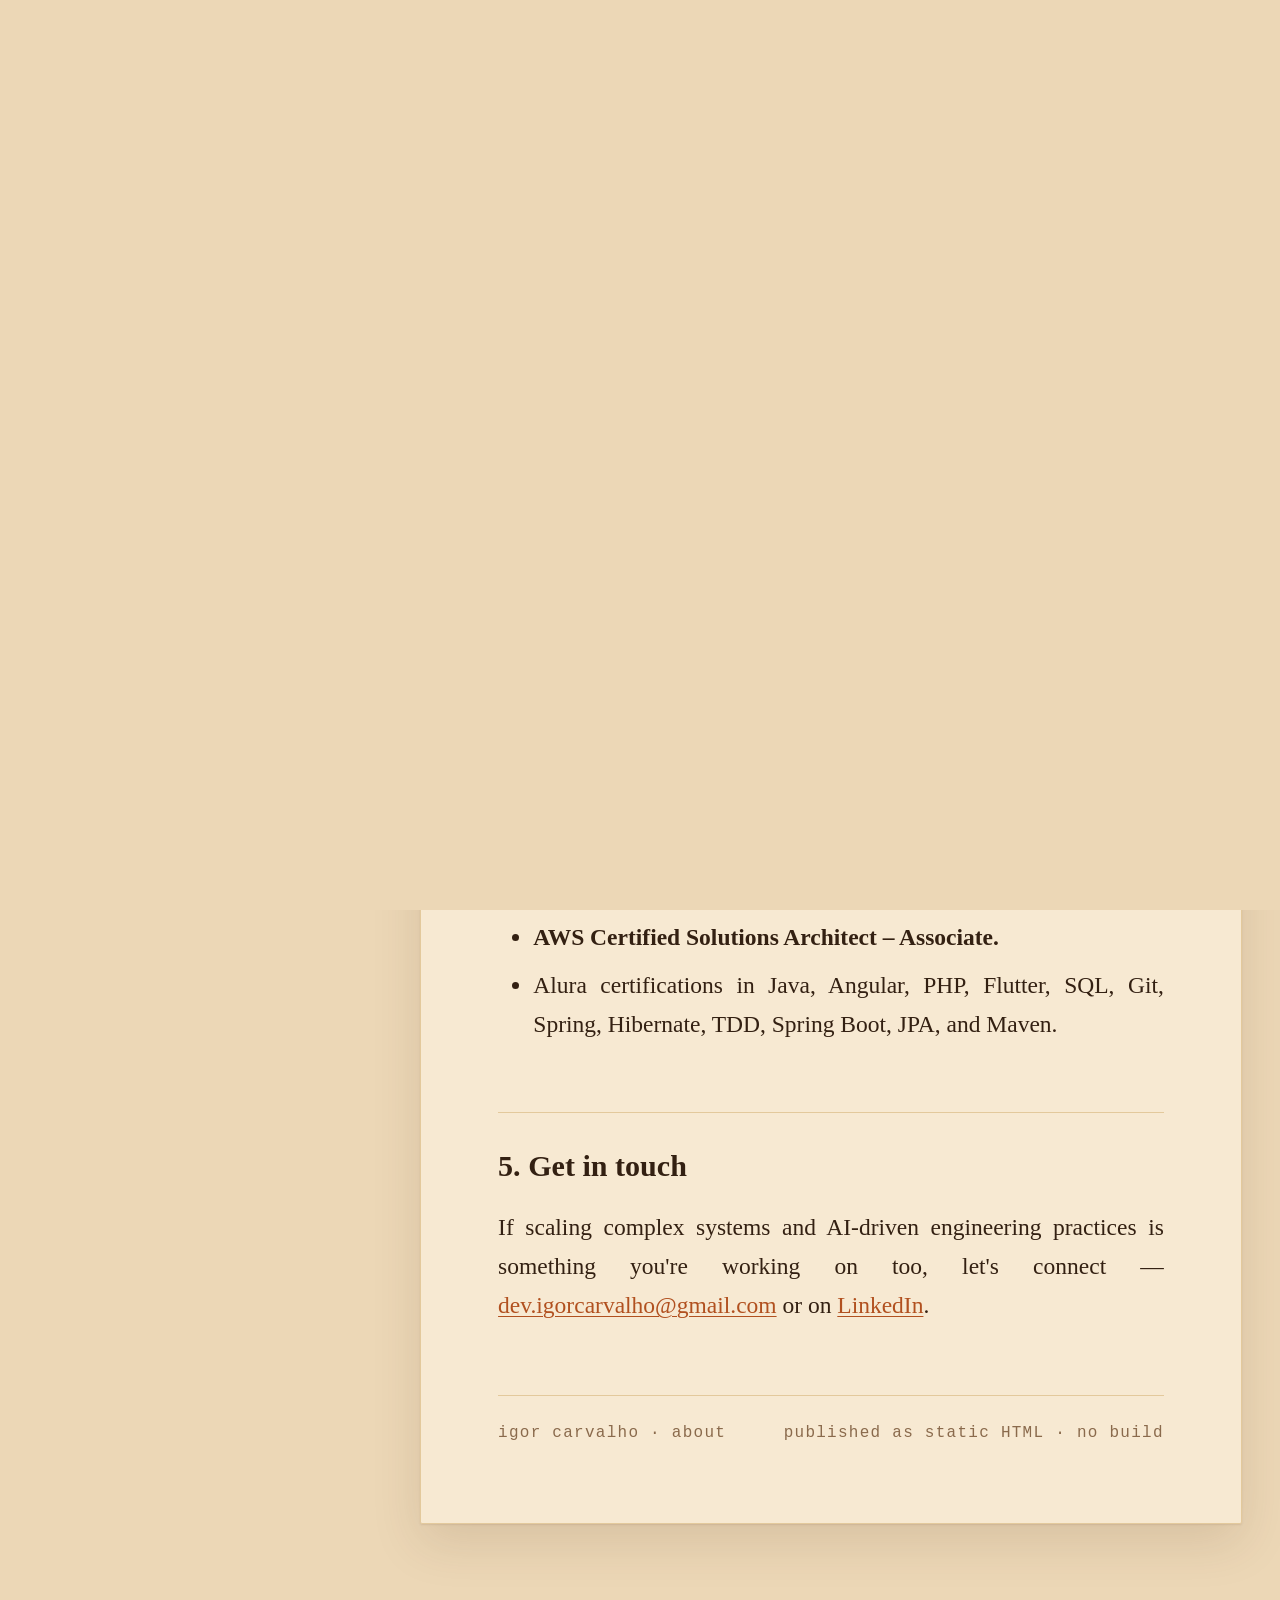
==== commit 449b7bac: "Add Actions-based Pages deploy with cache-busting Switches Pages from legacy branch-based builds to " ====
--- a/index.html
+++ b/index.html
@@ -14,7 +14,7 @@
     document.documentElement.setAttribute("data-theme", tema);
   })();
 </script>
-<link rel="stylesheet" href="./assets/style.css">
+<link rel="stylesheet" href="./assets/style.css?v=__SITE_VERSION__">
 </head>
 <body>
   <div class="app-shell">
@@ -36,6 +36,7 @@
       <!-- conteúdo do artigo é injetado aqui via fetch (assets/app.js) -->
     </main>
   </div>
-  <script src="./assets/app.js"></script>
+  <script>window.__SITE_VERSION__ = "__SITE_VERSION__";</script>
+  <script src="./assets/app.js?v=__SITE_VERSION__"></script>
 </body>
 </html>
--- a/assets/style.css
+++ b/assets/style.css
@@ -11,11 +11,11 @@
 
 /* ---- Tema claro: "Onsen Day" ---- */
 :root[data-theme="light"]{
-  --desk:#f0e0c4;
-  --paper:#fdf4e2;
+  --desk:#ecd7b6;
+  --paper:#f7e9d2;
   --ink:#332012;
   --muted:#8a6a4c;
-  --rule:#e6cd9f;
+  --rule:#e3c99c;
   --accent:#b1501f;
   --danger:#a3341f;
   --warn:#a06a12;
@@ -135,7 +135,7 @@
 /* ===== Sheet / artigo (anatomia "engineering preprint") ===== */
 .sheet{
   position:relative;
-  max-width:760px; margin:clamp(.75rem,4vw,2.5rem) auto;
+  max-width:42.1rem; margin:clamp(.75rem,4vw,2.5rem) auto;
   background:var(--paper);
   border:1px solid var(--rule); border-radius:2px;
   box-shadow:var(--shadow);
@@ -159,6 +159,11 @@
 }
 
 header.titleblock{text-align:center; margin-bottom:2.4rem}
+.author-photo{
+  display:block; margin:0 auto 1.1rem; width:6.5rem; height:6.5rem;
+  border-radius:50%; object-fit:cover;
+  border:1px solid var(--rule); box-shadow:var(--shadow);
+}
 h1{
   font-size:clamp(1.55rem,3.6vw,2.15rem); line-height:1.22;
   font-weight:700; letter-spacing:-.012em; margin:.2rem 0 .8rem;
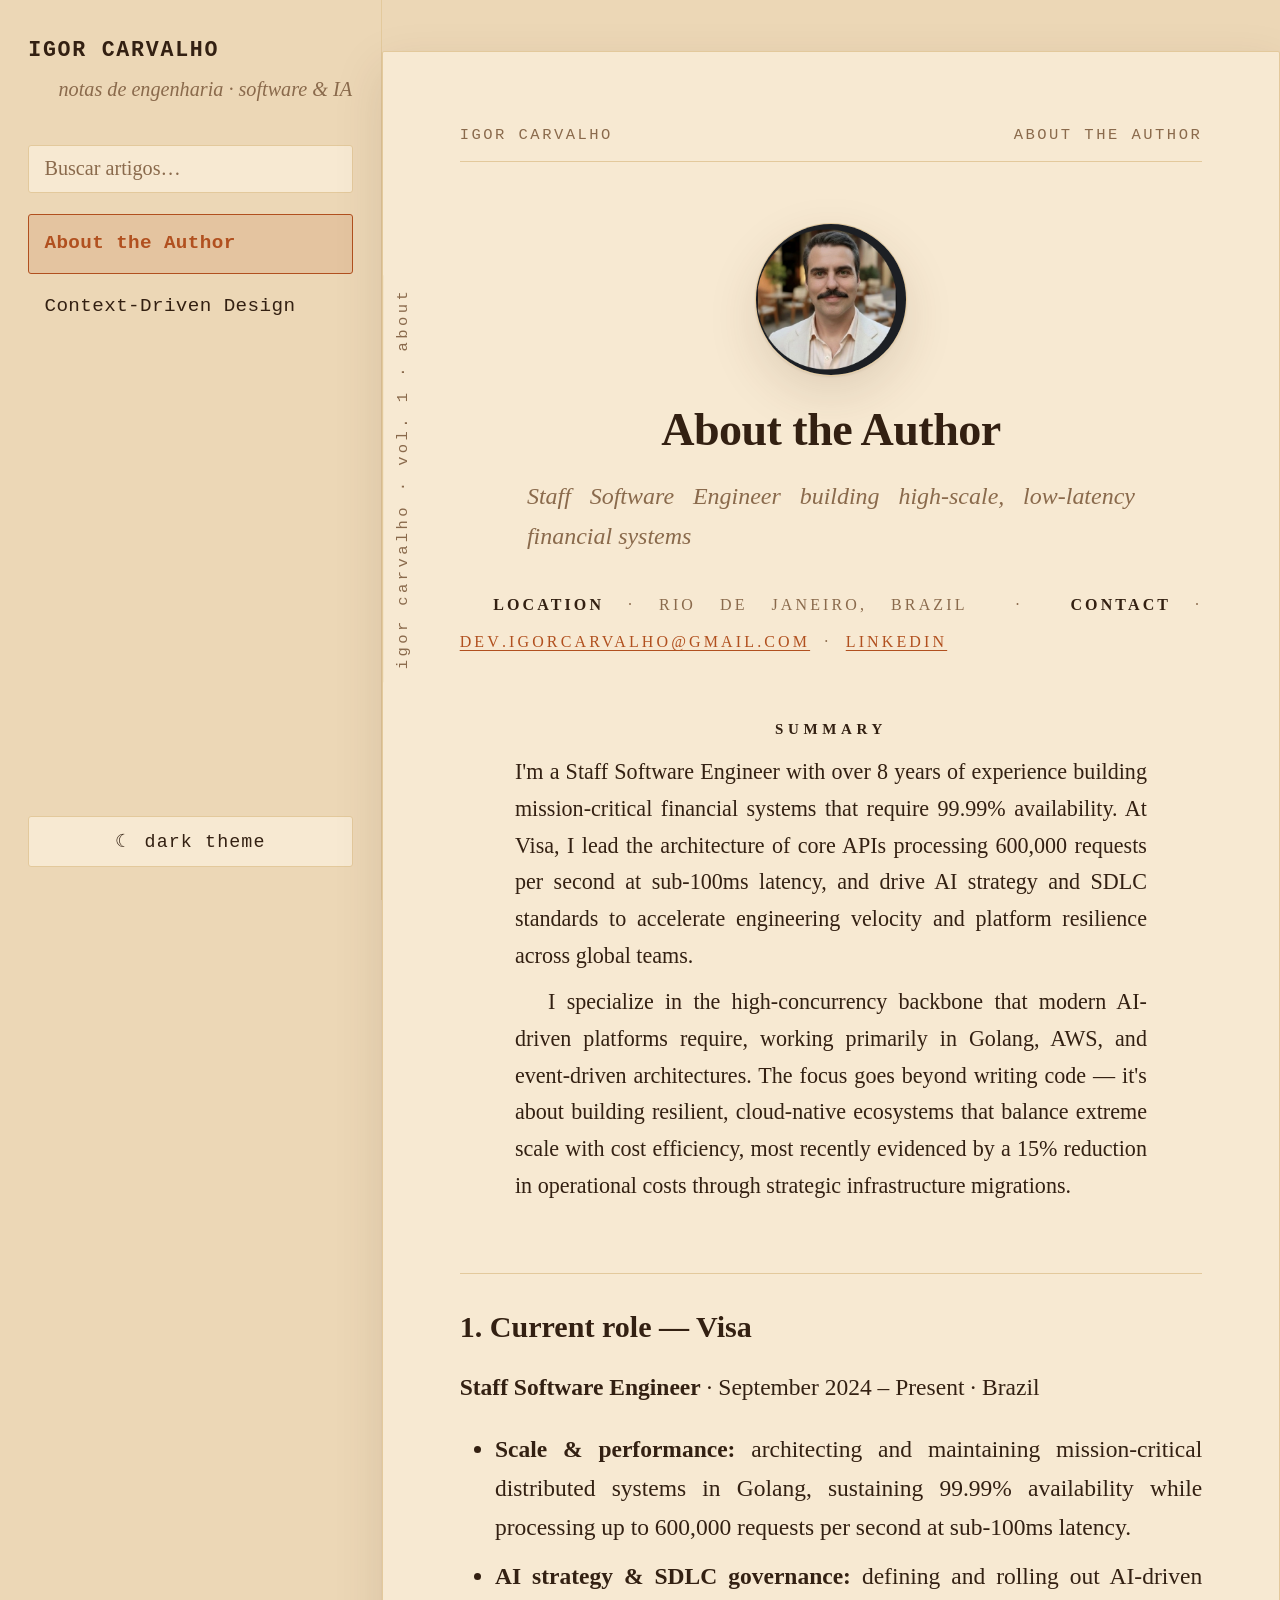
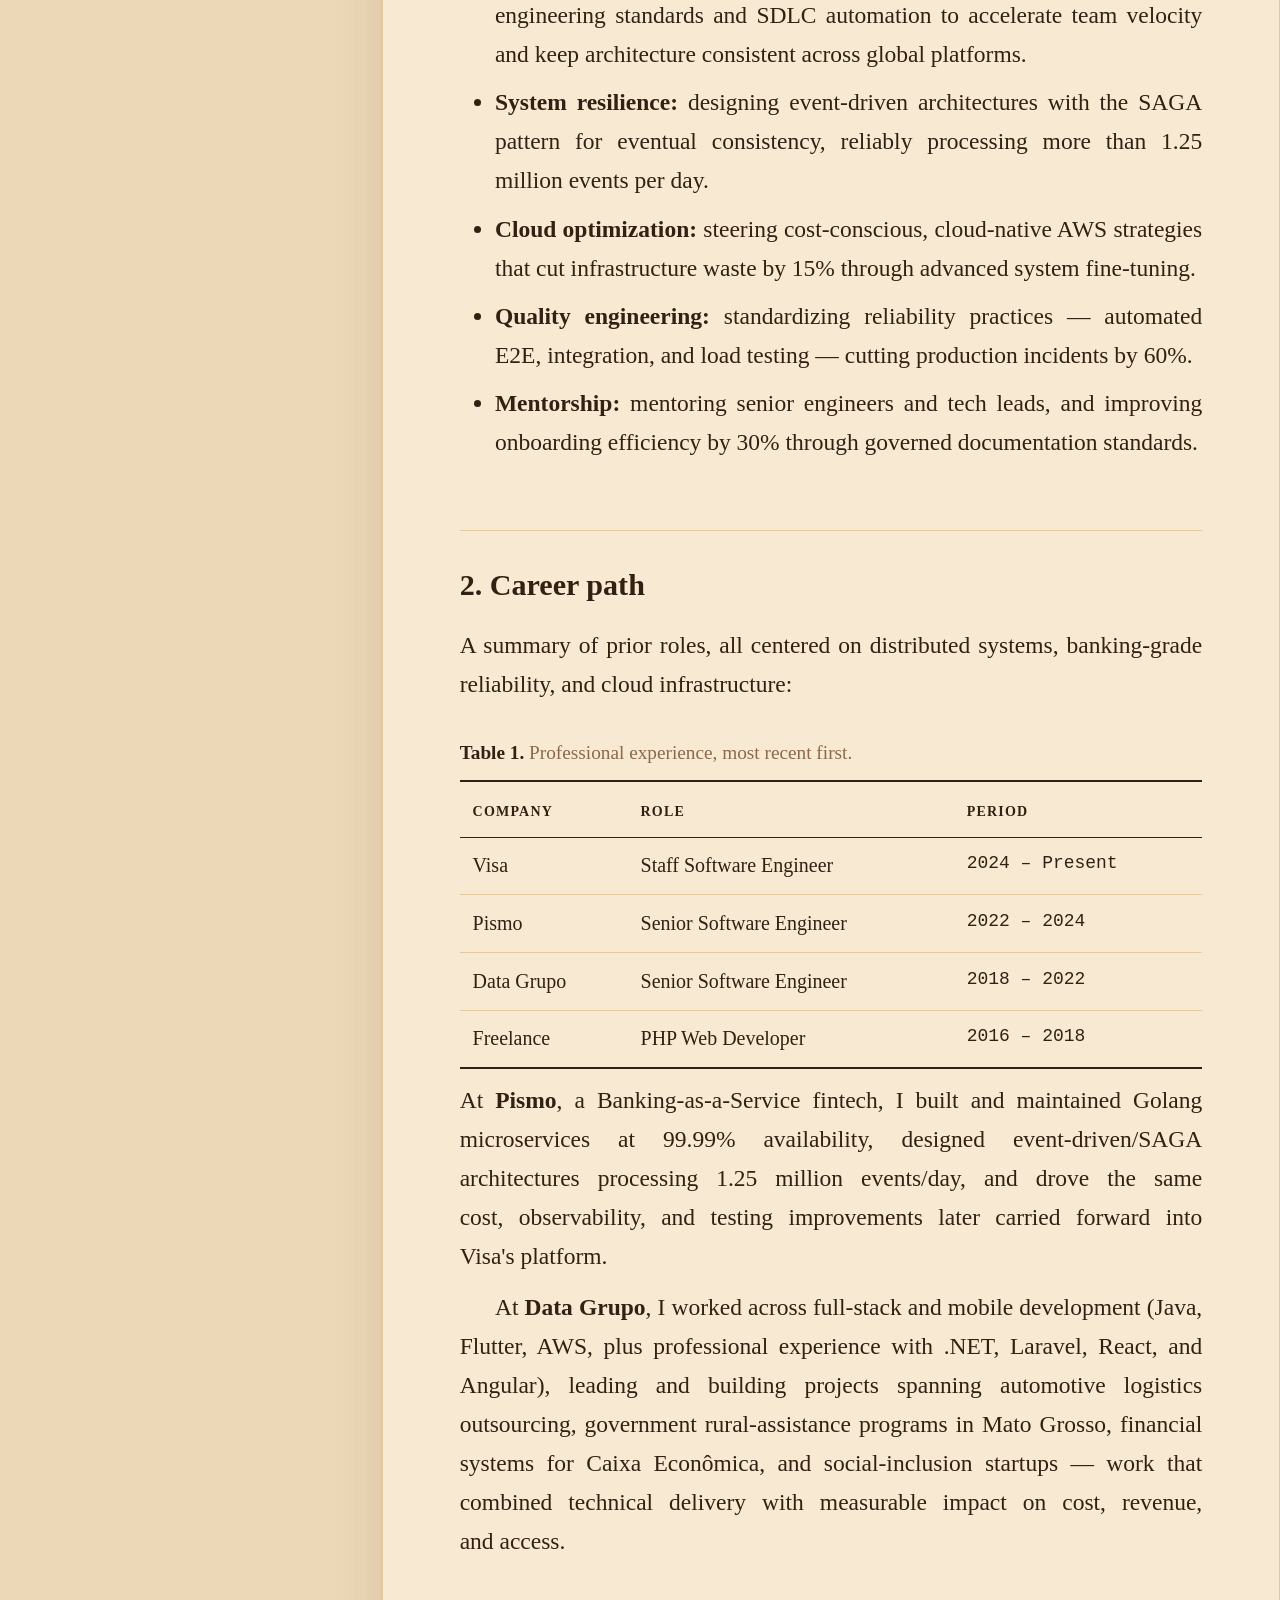
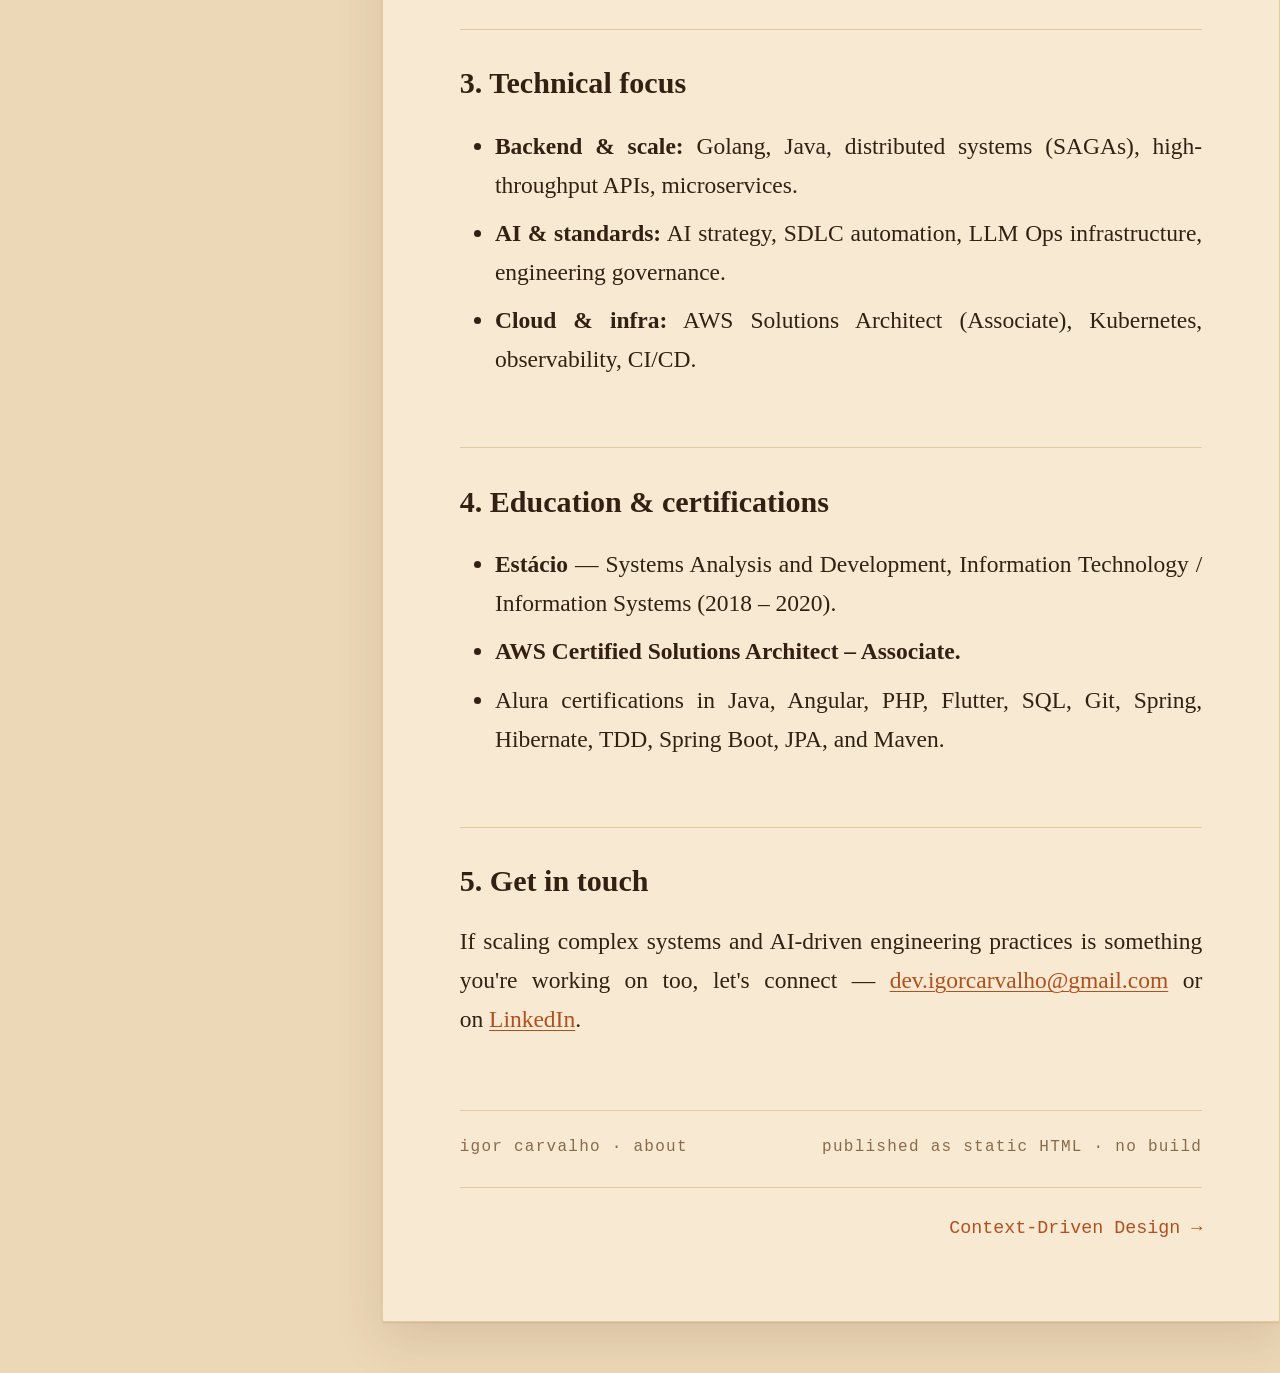
==== commit 3f5d9739: "Restructure articles into per-folder sections and translate app.js to English Each article is now it" ====
--- a/index.html
+++ b/index.html
@@ -7,11 +7,11 @@
 <meta name="description" content="Notas de engenharia sobre software e IA — artigos técnicos carregados sob demanda, zero build, GitHub Pages.">
 
 <script>
-  // Anti-flash: aplica o tema antes do primeiro paint, sem esperar app.js.
+  // Anti-flash: applies the theme before first paint, without waiting for app.js.
   (function () {
-    var salvo = localStorage.getItem("tema");
-    var tema = salvo || (matchMedia("(prefers-color-scheme: dark)").matches ? "dark" : "light");
-    document.documentElement.setAttribute("data-theme", tema);
+    var saved = localStorage.getItem("theme");
+    var theme = saved || (matchMedia("(prefers-color-scheme: dark)").matches ? "dark" : "light");
+    document.documentElement.setAttribute("data-theme", theme);
   })();
 </script>
 <link rel="stylesheet" href="./assets/style.css?v=__SITE_VERSION__">
@@ -21,18 +21,18 @@
     <aside class="sidebar">
       <p class="sidebar__brand">IGOR CARVALHO</p>
       <p class="sidebar__tagline">notas de engenharia · software &amp; IA</p>
-      <div class="busca">
-        <input type="search" id="busca-artigos" class="busca__campo" placeholder="Buscar artigos…" aria-label="Buscar artigos pelo título">
+      <div class="search">
+        <input type="search" id="search-articles" class="search__field" placeholder="Buscar artigos…" aria-label="Buscar artigos pelo título">
       </div>
       <nav>
         <!-- itens montados em runtime por assets/app.js a partir de articles/manifest.json -->
       </nav>
-      <p class="busca__vazio" hidden>Nenhum artigo encontrado.</p>
+      <p class="search__empty" hidden>Nenhum artigo encontrado.</p>
       <div class="sidebar__footer">
-        <button id="toggle-tema" class="theme-toggle" type="button">☾ tema escuro</button>
+        <button id="toggle-theme" class="theme-toggle" type="button">☾ tema escuro</button>
       </div>
     </aside>
-    <main id="conteudo">
+    <main id="content">
       <!-- conteúdo do artigo é injetado aqui via fetch (assets/app.js) -->
     </main>
   </div>
--- a/assets/style.css
+++ b/assets/style.css
@@ -74,15 +74,15 @@
   font-family:var(--serif); font-style:italic; color:var(--muted);
   font-size:.86rem; margin:0 0 1.6rem;
 }
-.busca{margin:0 0 .9rem}
-.busca__campo{
+.search{margin:0 0 .9rem}
+.search__field{
   width:100%; font-family:var(--serif); font-size:.86rem;
   color:var(--ink); background:var(--paper); border:1px solid var(--rule);
   border-radius:3px; padding:.5rem .65rem;
 }
-.busca__campo::placeholder{color:var(--muted)}
-.busca__campo:focus{outline:none; border-color:var(--accent)}
-.busca__vazio{
+.search__field::placeholder{color:var(--muted)}
+.search__field:focus{outline:none; border-color:var(--accent)}
+.search__empty{
   font-family:var(--mono); font-size:.78rem; color:var(--muted);
   padding:.4rem .65rem; margin:.2rem 0 0;
 }
@@ -124,10 +124,10 @@
   }
   .sidebar__brand{margin:0 1rem 0 0}
   .sidebar__tagline{display:none}
-  .busca{width:auto; flex:0 1 11rem; margin:0 1rem 0 0; order:1}
-  .busca__campo{width:100%}
+  .search{width:auto; flex:0 1 11rem; margin:0 1rem 0 0; order:1}
+  .search__field{width:100%}
   .sidebar nav{flex-direction:row; flex-wrap:wrap; flex:1; order:2}
-  .busca__vazio{width:100%; order:3; margin:.3rem 0 0}
+  .search__empty{width:100%; order:3; margin:.3rem 0 0}
   .sidebar__footer{margin-top:0; margin-left:auto; padding-top:0; order:4}
   .theme-toggle{width:auto}
 }
@@ -135,7 +135,7 @@
 /* ===== Sheet / artigo (anatomia "engineering preprint") ===== */
 .sheet{
   position:relative;
-  max-width:42.1rem; margin:clamp(.75rem,4vw,2.5rem) auto;
+  max-width:44.2rem; margin:clamp(.75rem,4vw,2.5rem) auto;
   background:var(--paper);
   border:1px solid var(--rule); border-radius:2px;
   box-shadow:var(--shadow);
@@ -266,6 +266,26 @@
   display:flex; justify-content:space-between; flex-wrap:wrap; gap:.5rem;
 }
 
+section.folder-index{margin-top:2.4rem}
+section.folder-index h2{
+  font-size:.9rem; font-weight:700; text-align:left;
+  font-variant-caps:all-small-caps; letter-spacing:.18em; color:var(--ink);
+  border-top:1px solid var(--rule); margin:0 0 .7rem; padding-top:1.2rem;
+}
+
+.back-to-root{margin:.6rem 0 0; font-size:.86rem}
+.back-to-root a{color:var(--muted)}
+.back-to-root a:hover{color:var(--accent)}
+
+.pager{
+  display:flex; justify-content:space-between; gap:1rem;
+  margin-top:1.1rem; padding-top:1.1rem; border-top:1px solid var(--rule);
+  font-family:var(--mono); font-size:.78rem;
+}
+.pager a{color:var(--accent); text-decoration:none; max-width:48%}
+.pager a:hover{text-decoration:underline}
+.pager__next{margin-left:auto; text-align:right}
+
 /* ===== Diagrama de fluxo em CSS puro (usado em boas-vindas.html) ===== */
 .fluxo{
   display:flex; flex-wrap:wrap; align-items:center; justify-content:center;
@@ -278,13 +298,13 @@
 .fluxo__seta{color:var(--accent); font-size:1.1rem}
 
 /* ===== Estado de erro (404 de artigo) ===== */
-.erro-carga{
+.load-error{
   max-width:512px; margin:3rem auto; text-align:center;
   border:1px dashed var(--rule); border-radius:4px; padding:2.4rem 1.6rem;
   color:var(--muted); font-family:var(--serif);
 }
-.erro-carga h2{border:none; padding:0; margin:0 0 .6rem; color:var(--danger); font-size:1.15rem}
-.erro-carga code{white-space:normal}
+.load-error h2{border:none; padding:0; margin:0 0 .6rem; color:var(--danger); font-size:1.15rem}
+.load-error code{white-space:normal}
 
 @media print{
   body{background:#fff}
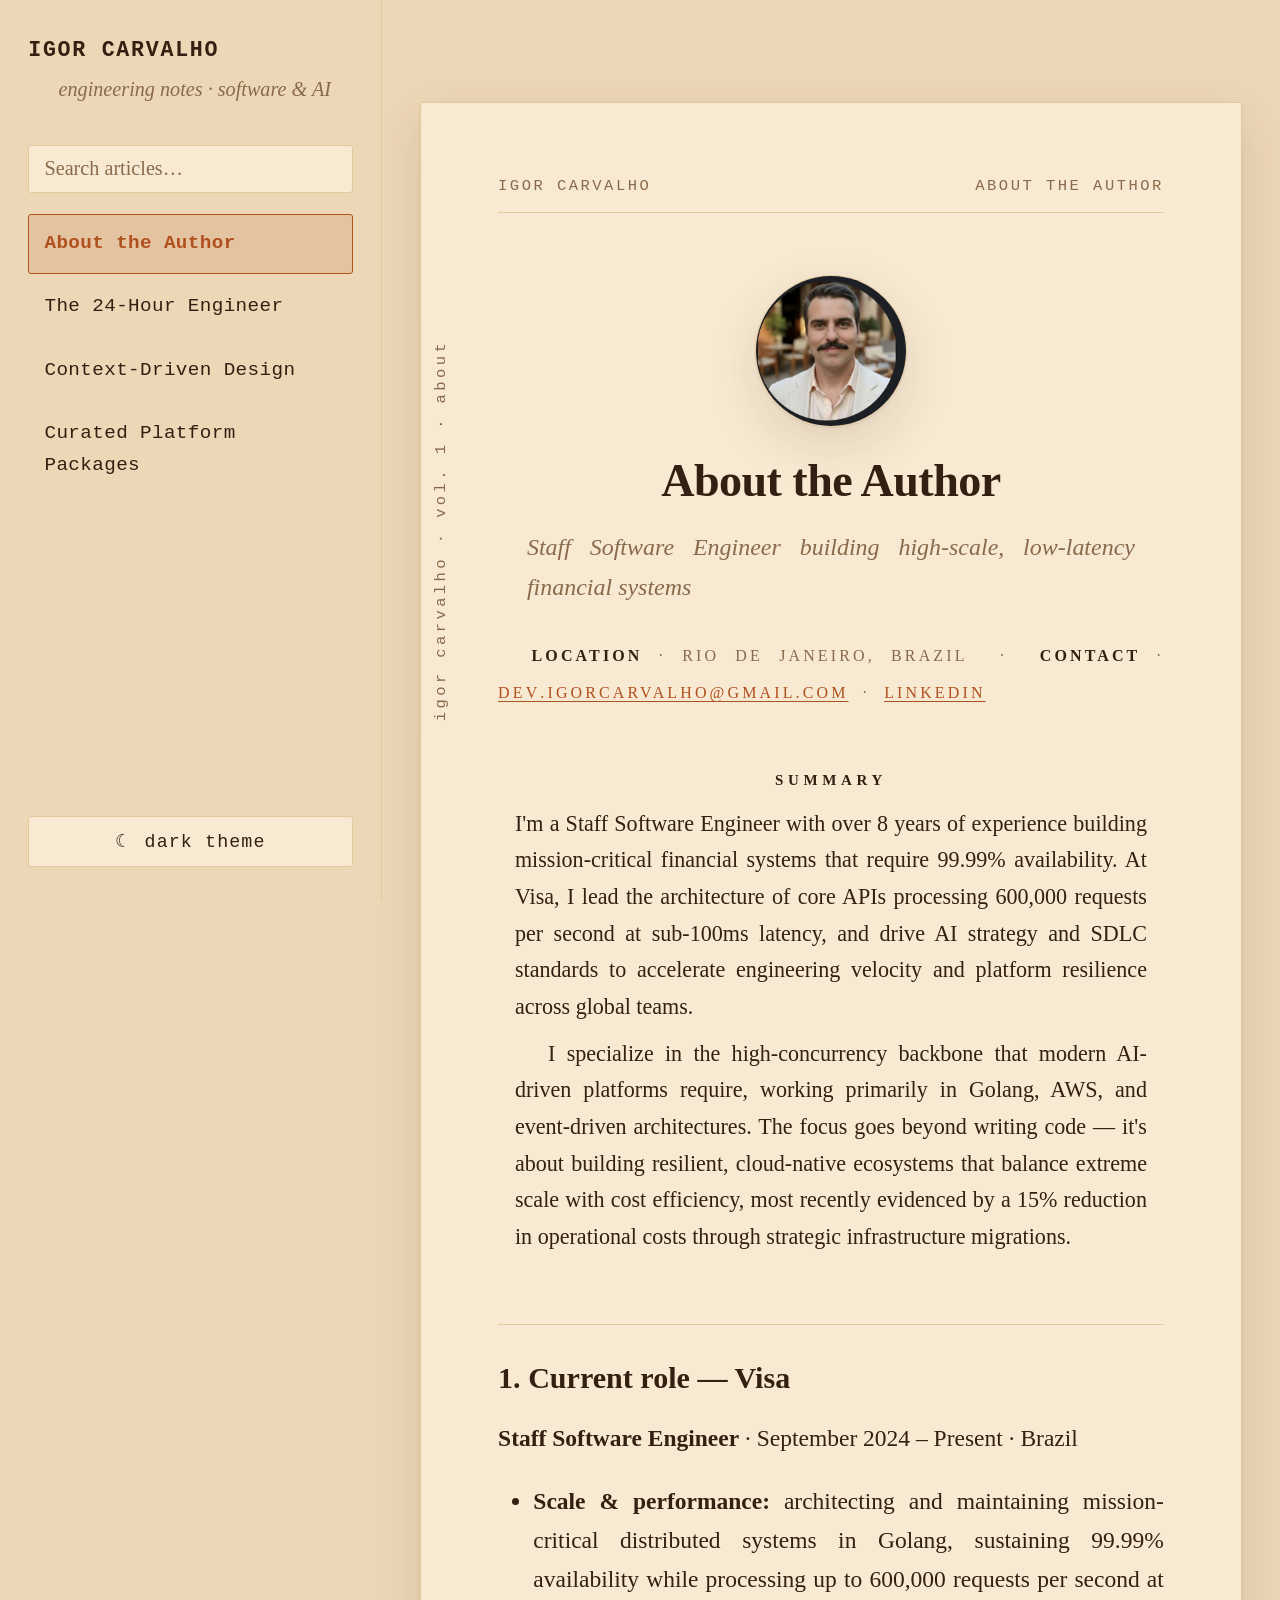
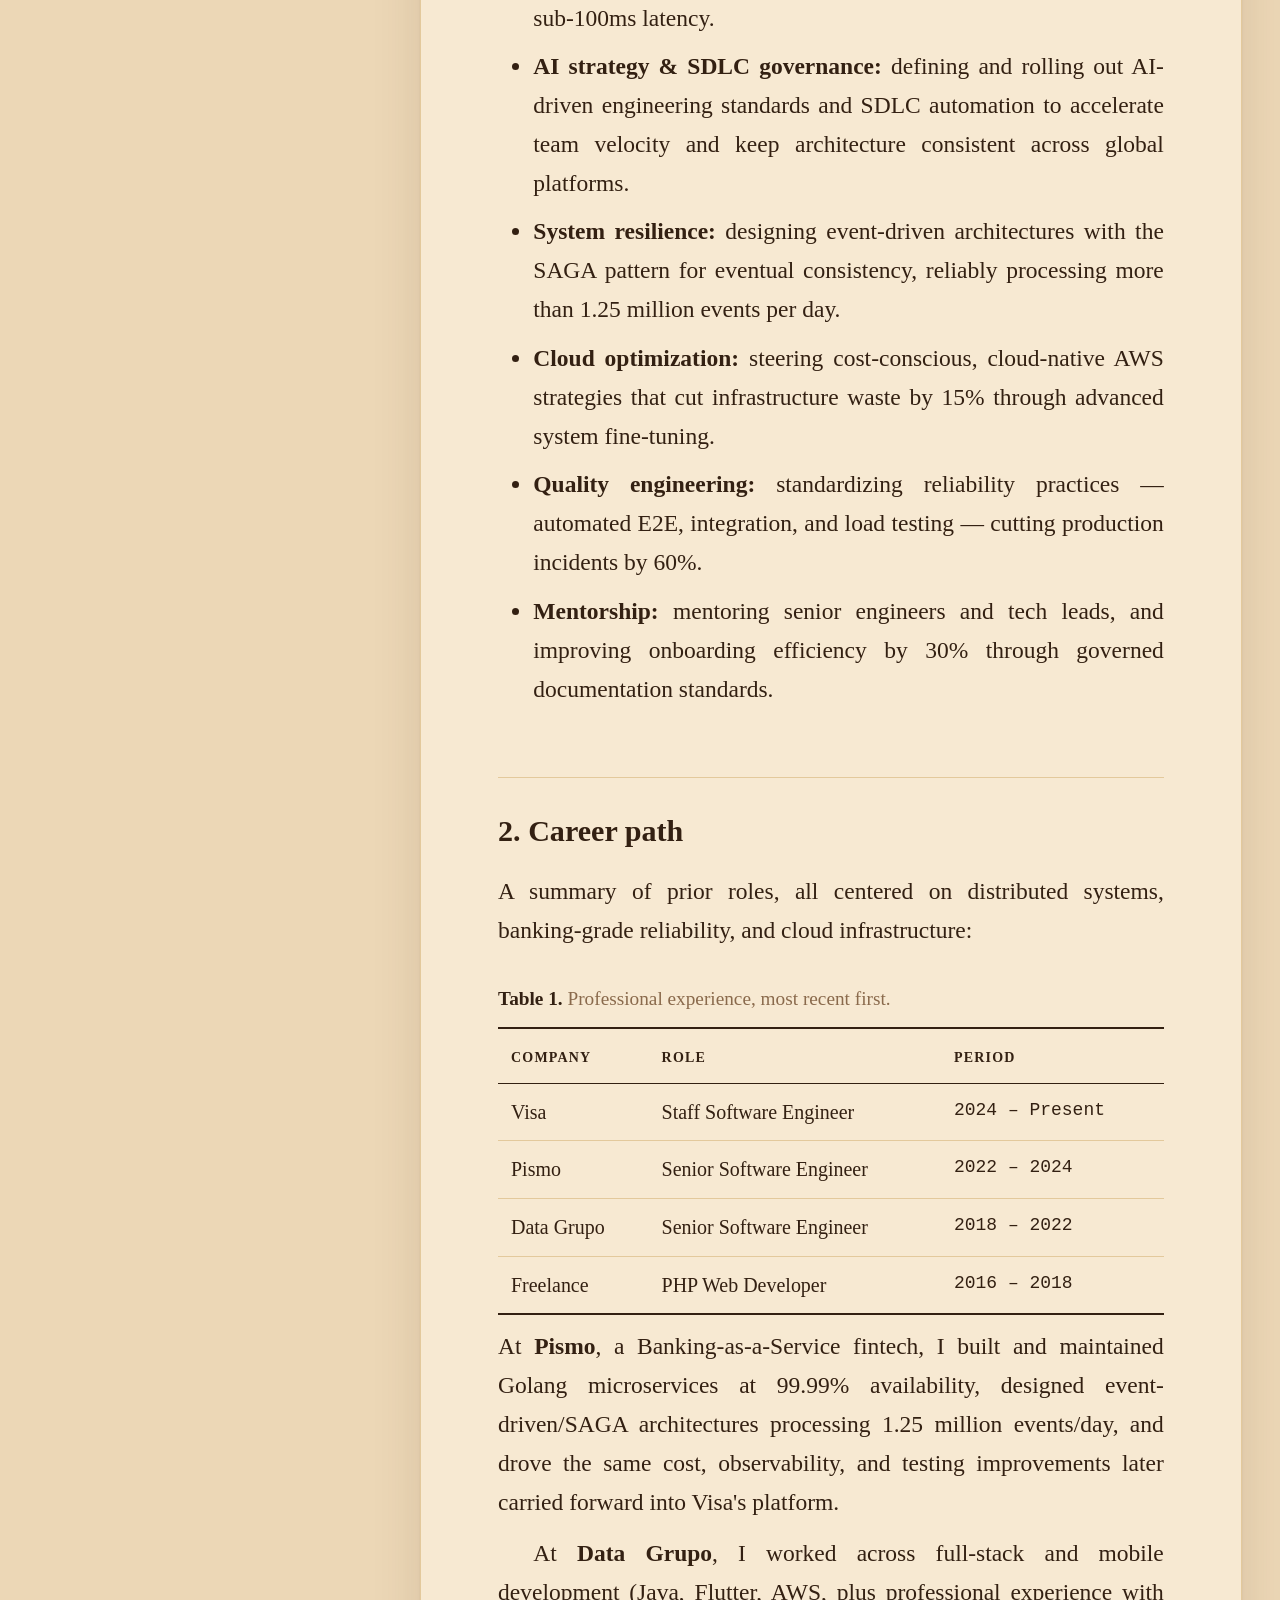
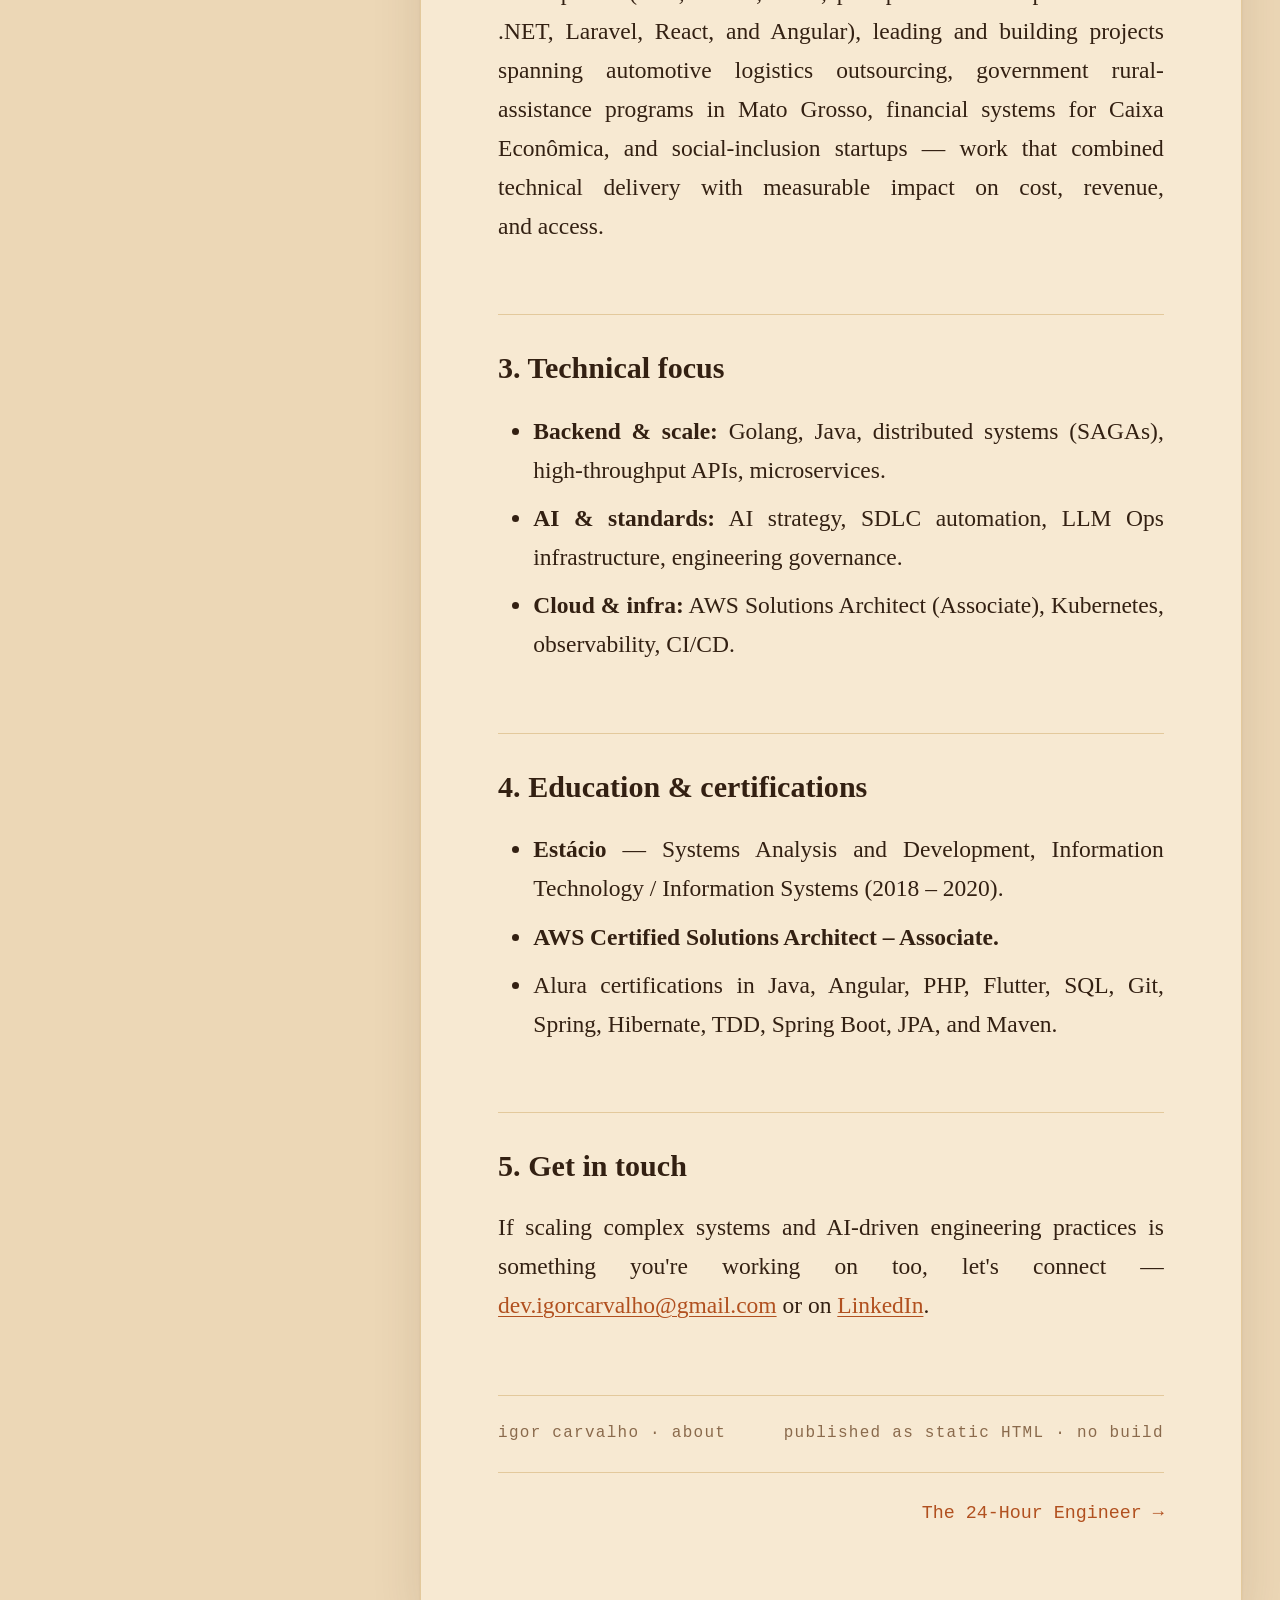
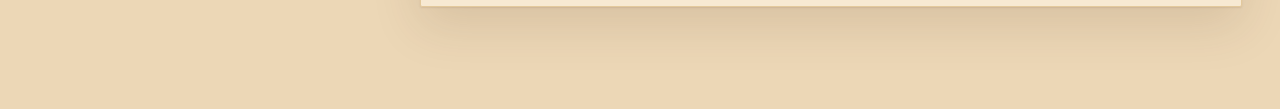
==== commit 23849281: "Translate site shell to English lang attribute, title, meta description, sidebar tagline, search pla" ====
--- a/index.html
+++ b/index.html
@@ -1,10 +1,10 @@
 <!DOCTYPE html>
-<html lang="pt-BR">
+<html lang="en">
 <head>
 <meta charset="UTF-8">
 <meta name="viewport" content="width=device-width, initial-scale=1.0">
-<title>Igor Carvalho — Notas de Engenharia</title>
-<meta name="description" content="Notas de engenharia sobre software e IA — artigos técnicos carregados sob demanda, zero build, GitHub Pages.">
+<title>Igor Carvalho — Engineering Notes</title>
+<meta name="description" content="Engineering notes on software and AI — technical articles loaded on demand, zero build, GitHub Pages.">
 
 <script>
   // Anti-flash: applies the theme before first paint, without waiting for app.js.
@@ -20,14 +20,14 @@
   <div class="app-shell">
     <aside class="sidebar">
       <p class="sidebar__brand">IGOR CARVALHO</p>
-      <p class="sidebar__tagline">notas de engenharia · software &amp; IA</p>
+      <p class="sidebar__tagline">engineering notes · software &amp; AI</p>
       <div class="search">
-        <input type="search" id="search-articles" class="search__field" placeholder="Buscar artigos…" aria-label="Buscar artigos pelo título">
+        <input type="search" id="search-articles" class="search__field" placeholder="Search articles…" aria-label="Search articles by title">
       </div>
       <nav>
         <!-- itens montados em runtime por assets/app.js a partir de articles/manifest.json -->
       </nav>
-      <p class="search__empty" hidden>Nenhum artigo encontrado.</p>
+      <p class="search__empty" hidden>No articles found.</p>
       <div class="sidebar__footer">
         <button id="toggle-theme" class="theme-toggle" type="button">☾ tema escuro</button>
       </div>
--- a/assets/style.css
+++ b/assets/style.css
@@ -111,7 +111,7 @@
 }
 .theme-toggle:hover{border-color:var(--accent); color:var(--accent)}
 
-main#conteudo{
+main#content{
   flex:1; min-width:0; padding:clamp(.75rem,4vw,3.25rem) clamp(.5rem,3vw,2rem);
 }
 
